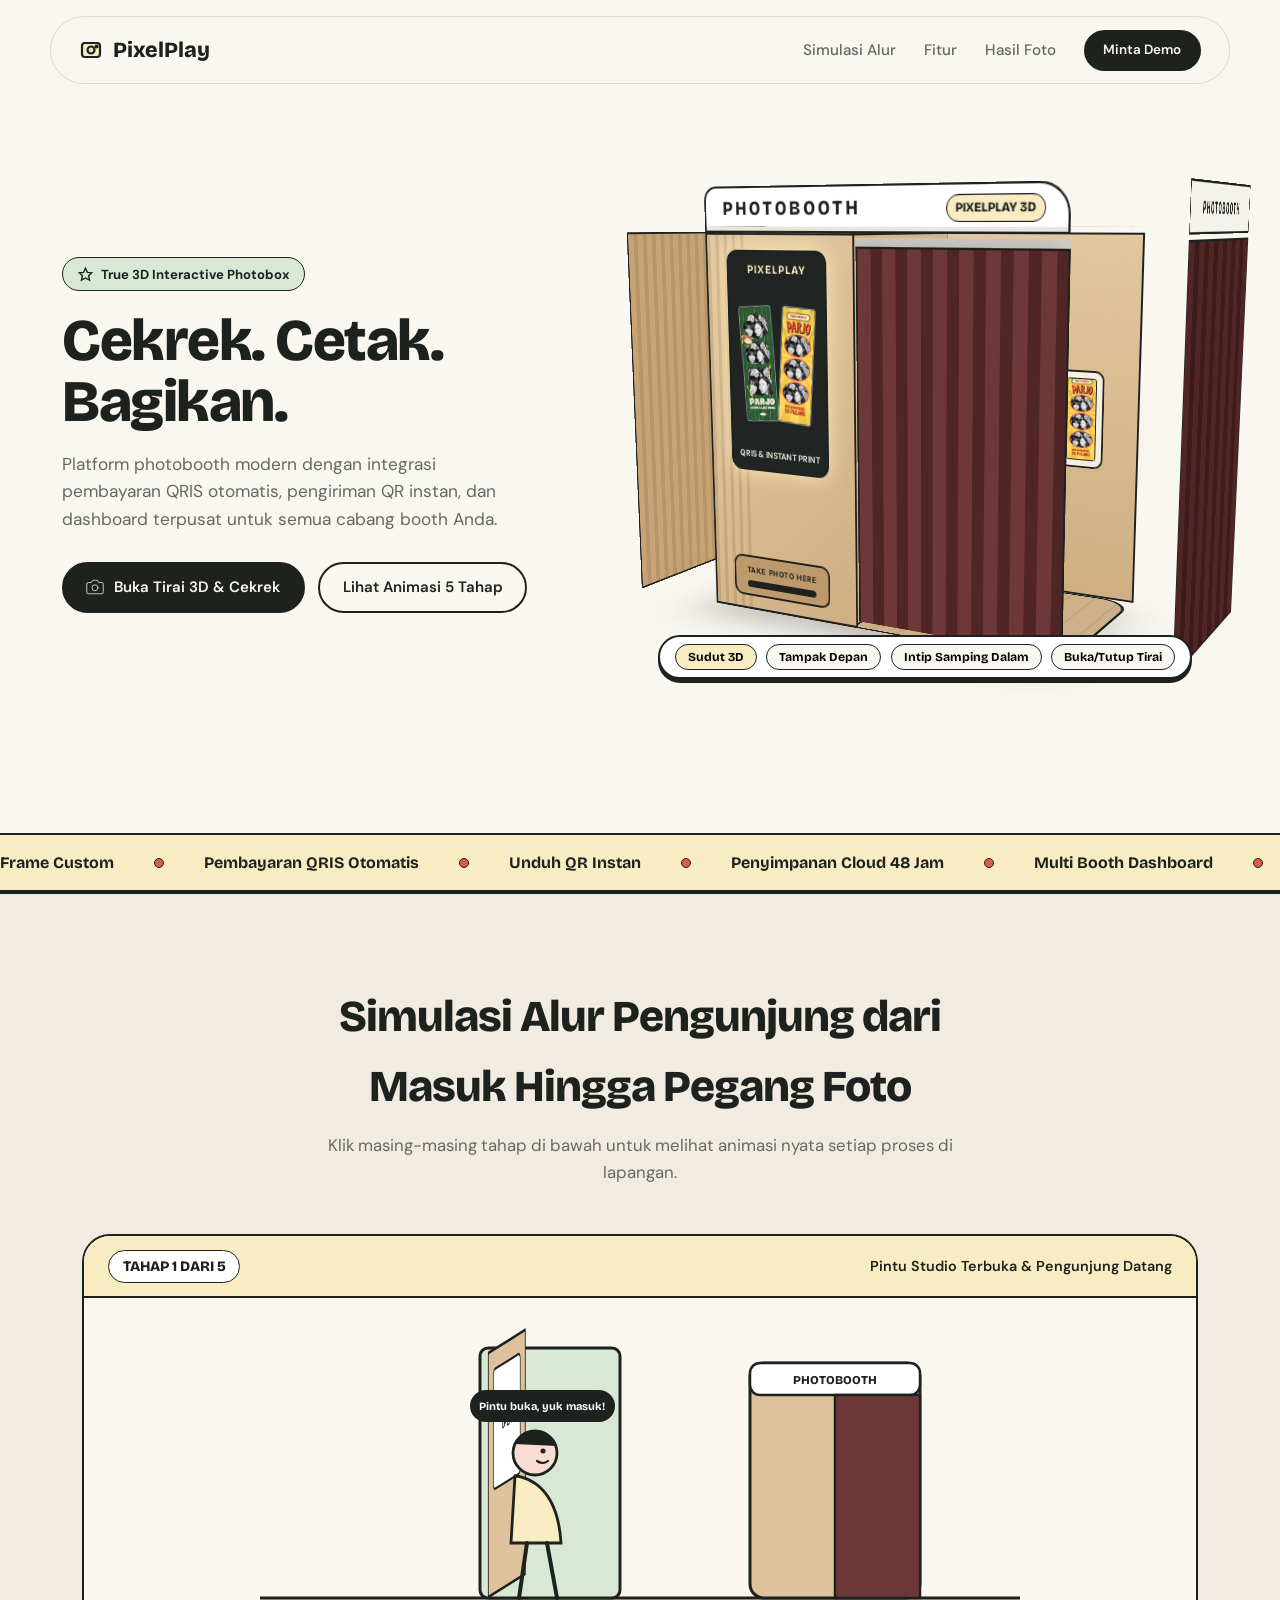
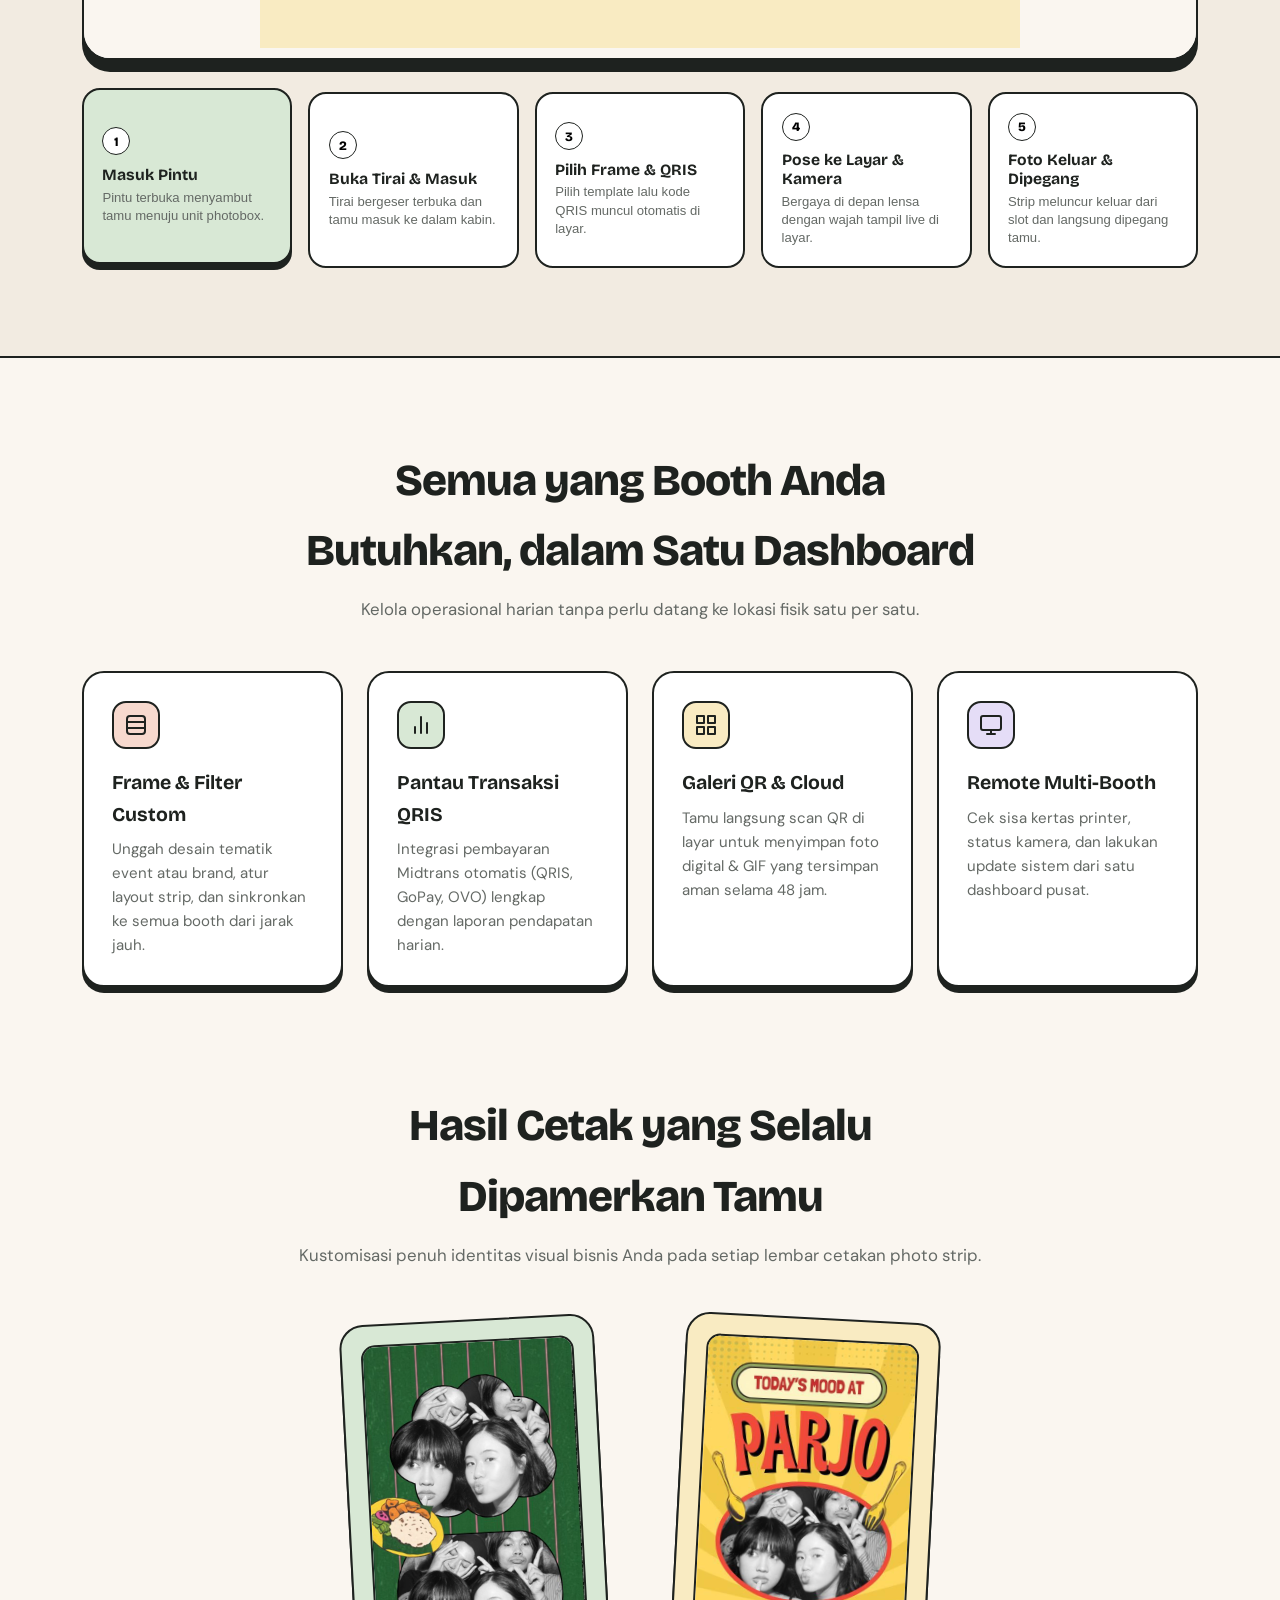
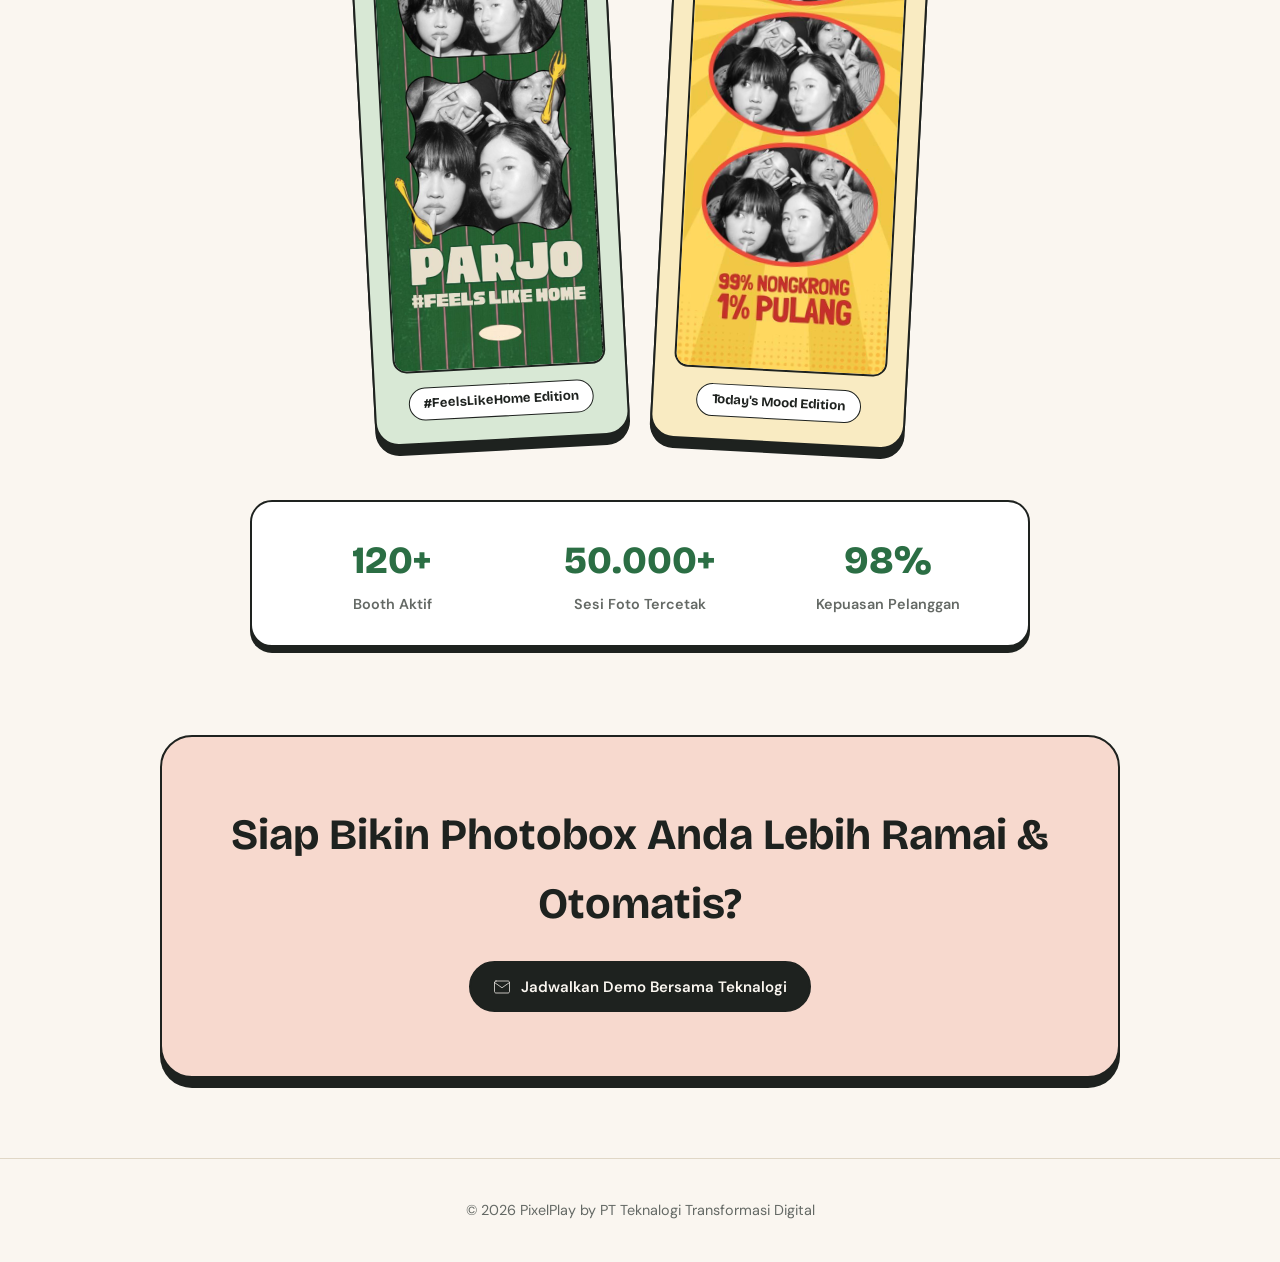
==== index.html @ babf9cef "first commit" ====
<!DOCTYPE html>
<html lang="id">
<head>
<meta charset="UTF-8">
<meta name="viewport" content="width=device-width, initial-scale=1">
<title>PixelPlay — Modern Photobooth Platform & Dashboard</title>
<link rel="preconnect" href="https://fonts.googleapis.com">
<link rel="preconnect" href="https://fonts.gstatic.com" crossorigin>
<link href="https://fonts.googleapis.com/css2?family=Bricolage+Grotesque:opsz,wght@12..96,500;12..96,700;12..96,800&family=DM+Sans:wght@400;500;600;700&display=swap" rel="stylesheet">
<style>
  :root {
    --bg: #FAF6F0;
    --bg-alt: #F2EBE1;
    --surface: #FFFFFF;
    --ink: #1E221F;
    --ink-muted: #646965;
    --border: #E0D7C6;
    --wood-front: #DEC29B;
    --wood-side: #C6A375;
    --wood-inside: #EAD4B4;
    --wood-floor: #CDB08A;
    --curtain-main: #6E3838;
    --curtain-dark: #4F2525;
    --pastel-sage: #D8E8D5;
    --pastel-butter: #F9EBC2;
    --pastel-peach: #F7D9CE;
    --pastel-lilac: #E5DDF7;
    --accent-green: #2B6E44;
    --accent-coral: #D95D43;
  }

  * {
    box-sizing: border-box;
    margin: 0;
    padding: 0;
  }

  html {
    scroll-behavior: smooth;
  }

  body {
    background-color: var(--bg);
    color: var(--ink);
    font-family: 'DM Sans', sans-serif;
    line-height: 1.6;
    overflow-x: hidden;
  }

  .flash {
    position: fixed;
    inset: 0;
    background: #FFFFFF;
    opacity: 0;
    pointer-events: none;
    z-index: 9999;
    transition: opacity 0.45s ease-out;
  }
  .flash.active {
    opacity: 0.92;
    transition: none;
  }

  .progress {
    position: fixed;
    top: 0;
    left: 0;
    height: 3px;
    background: var(--ink);
    width: 0%;
    z-index: 1000;
  }

  /* Navigasi */
  .nav {
    position: sticky;
    top: 1rem;
    z-index: 100;
    max-width: 1180px;
    margin: 0 auto;
    padding: 0.8rem 1.75rem;
    background: rgba(250, 246, 240, 0.88);
    backdrop-filter: blur(12px);
    border: 1.5px solid rgba(30, 34, 31, 0.12);
    border-radius: 999px;
    display: flex;
    justify-content: space-between;
    align-items: center;
  }
  .logo {
    font-family: 'Bricolage Grotesque', sans-serif;
    font-weight: 800;
    font-size: 1.35rem;
    color: var(--ink);
    text-decoration: none;
    display: inline-flex;
    align-items: center;
    gap: 10px;
  }
  .nav nav {
    display: flex;
    align-items: center;
    gap: 1.75rem;
  }
  .nav nav a:not(.btn) {
    color: var(--ink-muted);
    text-decoration: none;
    font-size: 0.95rem;
    font-weight: 500;
  }
  .nav nav a:not(.btn):hover {
    color: var(--ink);
  }

  .btn {
    display: inline-flex;
    align-items: center;
    justify-content: center;
    gap: 10px;
    background: var(--ink);
    color: var(--bg);
    font-family: 'DM Sans', sans-serif;
    font-weight: 600;
    font-size: 0.94rem;
    padding: 0.72rem 1.4rem;
    border-radius: 999px;
    text-decoration: none;
    border: 2px solid var(--ink);
    cursor: pointer;
    transition: transform 0.2s ease, background 0.2s;
  }
  .btn svg {
    width: 18px;
    height: 18px;
    stroke: currentColor;
  }
  .btn:hover {
    background: var(--accent-green);
    border-color: var(--accent-green);
    color: #fff;
    transform: translateY(-2px);
  }
  .btn-sm {
    padding: 0.48rem 1.1rem;
    font-size: 0.84rem;
  }
  .btn-ghost {
    background: transparent;
    color: var(--ink);
  }
  .btn-ghost:hover {
    background: var(--bg-alt);
    color: var(--ink);
    border-color: var(--ink);
  }

  /* HERO */
  .hero {
    max-width: 1220px;
    margin: 0 auto;
    padding: 3rem 2rem 5rem;
    display: grid;
    grid-template-columns: 0.95fr 1.05fr;
    gap: 2.5rem;
    align-items: center;
    min-height: 85vh;
  }
  .badge-pill {
    display: inline-flex;
    align-items: center;
    gap: 8px;
    background: var(--pastel-sage);
    border: 1.5px solid var(--ink);
    padding: 0.35rem 0.95rem;
    border-radius: 999px;
    font-size: 0.82rem;
    font-weight: 700;
    margin-bottom: 1.15rem;
  }
  .badge-pill svg {
    width: 15px;
    height: 15px;
  }
  .hero-text h1 {
    font-family: 'Bricolage Grotesque', sans-serif;
    font-size: clamp(2.5rem, 4.6vw, 4rem);
    font-weight: 800;
    line-height: 1.04;
    letter-spacing: -1.5px;
    margin-bottom: 1.15rem;
  }
  .hero-text .lead {
    font-size: 1.08rem;
    color: var(--ink-muted);
    max-width: 470px;
    margin-bottom: 1.75rem;
  }
  .actions {
    display: flex;
    flex-wrap: wrap;
    gap: 0.85rem;
  }

  /* =================================================================
     TRUE 3D VOLUMETRIC PHOTOBOX (DENGAN KEDALAMAN RUANG Z-AXIS NYATA)
     ================================================================= */
  .scene-3d-viewport {
    perspective: 1200px;
    display: flex;
    flex-direction: column;
    align-items: center;
    justify-content: center;
    position: relative;
    padding: 2rem 0;
    user-select: none;
  }

  .pastel-glow {
    position: absolute;
    width: 440px;
    height: 440px;
    border-radius: 50%;
    background: radial-gradient(circle, var(--pastel-butter) 0%, var(--pastel-peach) 55%, transparent 72%);
    z-index: 0;
  }

  /* Rig 3D Utama: Lebar 380, Tinggi 420, Kedalaman 200 (-100px s/d +100px) */
  .booth-rig-3d {
    width: 380px;
    height: 420px;
    position: relative;
    transform-style: preserve-3d;
    transform: rotateX(-10deg) rotateY(-28deg);
    transition: transform 0.18s ease-out;
    z-index: 2;
    cursor: grab;
  }
  .booth-rig-3d:active {
    cursor: grabbing;
  }

  .face-3d {
    position: absolute;
    transform-style: preserve-3d;
    backface-visibility: visible;
  }

  /* 1. LANTAI BAWAH 3D (380x200) */
  .booth-floor-3d {
    width: 380px;
    height: 200px;
    bottom: 0;
    left: 0;
    background: repeating-linear-gradient(
      90deg,
      #CDB08A 0px,
      #CDB08A 24px,
      #C0A077 24px,
      #C0A077 26px
    );
    border: 3px solid var(--ink);
    border-radius: 12px 36px 36px 12px;
    transform: rotateX(90deg) translateZ(-100px);
    box-shadow: 0 30px 60px rgba(30, 34, 31, 0.25);
  }

  /* 2. ATAP KANOPY & SIGNBOARD MELENGKUNG ATAS 3D (380x200) */
  .booth-ceiling-3d {
    width: 380px;
    height: 200px;
    top: 38px;
    left: 0;
    background: #E5CCB0;
    border: 3px solid var(--ink);
    border-radius: 12px 36px 36px 12px;
    transform: rotateX(90deg) translateZ(100px);
    display: flex;
    align-items: center;
    justify-content: flex-end;
    padding-right: 45px;
  }
  /* Lampu Plafon Bulat Menyala di Langit-Langit Kabin */
  .ceiling-ring-lamp {
    width: 105px;
    height: 105px;
    border-radius: 50%;
    background: #FFFFFF;
    border: 3px solid var(--ink);
    box-shadow: 0 0 40px 12px rgba(255, 244, 185, 0.95);
  }

  /* Fascia Signboard PHOTOBOOTH Depan & Samping */
  .crown-front-3d {
    width: 380px;
    height: 44px;
    top: 0;
    left: 0;
    background: #FFFFFF;
    border: 2.5px solid var(--ink);
    border-radius: 14px 28px 0 0;
    transform: translateZ(100px);
    display: flex;
    align-items: center;
    justify-content: space-between;
    padding: 0 1.25rem;
    box-shadow: inset 0 -4px 0 #EAE6DF;
  }
  .crown-front-3d strong {
    font-family: 'Bricolage Grotesque', sans-serif;
    font-size: 1.15rem;
    letter-spacing: 3px;
    font-weight: 800;
  }
  .crown-front-3d span {
    font-family: 'Bricolage Grotesque', sans-serif;
    font-size: 0.7rem;
    font-weight: 800;
    background: var(--pastel-butter);
    border: 1.5px solid var(--ink);
    padding: 2px 8px;
    border-radius: 99px;
  }

  /* Signboard Samping Kanan 3D */
  .crown-right-3d {
    width: 200px;
    height: 44px;
    top: 0;
    right: -100px;
    background: #F5F2EB;
    border: 2.5px solid var(--ink);
    transform: rotateY(90deg) translateZ(100px);
    display: flex;
    align-items: center;
    justify-content: center;
    font-family: 'Bricolage Grotesque', sans-serif;
    font-weight: 800;
    letter-spacing: 2px;
    font-size: 0.95rem;
  }

  /* 3. DINDING BELAKANG PENUH 3D (Z = -100px) */
  .booth-back-wall-3d {
    width: 380px;
    height: 376px;
    top: 44px;
    left: 0;
    background: linear-gradient(180deg, #E2C69F 0%, #CFAF82 100%);
    border: 2.5px solid var(--ink);
    transform: translateZ(-100px);
    display: flex;
    justify-content: flex-end;
    align-items: center;
    padding-right: 34px;
  }
  /* Poster Hasil Foto Tertempel di Dinding Belakang Kabin */
  .back-wall-decor {
    background: rgba(255, 255, 255, 0.75);
    border: 2px solid var(--ink);
    border-radius: 10px;
    padding: 6px;
    display: flex;
    gap: 6px;
    transform: translateZ(4px);
  }
  .back-wall-decor img {
    width: 32px;
    height: 85px;
    object-fit: cover;
    border-radius: 3px;
    border: 1px solid var(--ink);
  }

  /* 4. DINDING SAMPING KIRI MESIN 3D (X = 0, Lebar 200px) */
  .booth-left-wall-3d {
    width: 200px;
    height: 376px;
    top: 44px;
    left: -100px;
    background: var(--wood-side);
    border: 2.5px solid var(--ink);
    transform: rotateY(-90deg) translateZ(100px);
    background-image: repeating-linear-gradient(
      90deg,
      rgba(90, 58, 24, 0.14) 0px,
      rgba(90, 58, 24, 0.14) 6px,
      transparent 6px,
      transparent 14px
    );
  }

  /* 5. DINDING SEKAT TENGAH TEMPAT KAMERA & LAYAR TOUCHSCREEN (X = 165px)
        Menghadap ke arah dalam Kabin Kanan! */
  .partition-camera-wall-3d {
    width: 200px;
    height: 376px;
    top: 44px;
    left: 65px;
    background: #D5B58B;
    border: 2.5px solid var(--ink);
    transform: rotateY(90deg);
    display: flex;
    flex-direction: column;
    align-items: center;
    justify-content: center;
    gap: 12px;
    padding: 16px;
  }
  /* Kamera Lensa & Ringlight di Dinding Dalam Menghadap Pengunjung */
  .inside-camera-housing {
    width: 54px;
    height: 54px;
    border-radius: 50%;
    background: #FFFFFF;
    border: 3px solid var(--ink);
    box-shadow: 0 0 16px rgba(255,255,255,0.9);
    display: grid;
    place-items: center;
    transform: translateZ(6px);
  }
  .inside-camera-lens {
    width: 26px;
    height: 26px;
    border-radius: 50%;
    background: radial-gradient(circle at 35% 35%, #5EEAD4, #0F172A);
    border: 2px solid var(--ink);
  }
  /* Layar Sentuh Live Preview di Dinding Dalam Kabin */
  .inside-touchscreen {
    width: 110px;
    height: 135px;
    background: #1E221F;
    border: 3px solid var(--ink);
    border-radius: 12px;
    padding: 6px;
    display: flex;
    flex-direction: column;
    align-items: center;
    justify-content: space-between;
    transform: translateZ(6px);
    box-shadow: 0 6px 16px rgba(0,0,0,0.2);
  }
  .inside-screen-feed {
    width: 100%;
    height: 92px;
    background: var(--pastel-butter);
    border-radius: 6px;
    overflow: hidden;
    display: flex;
    align-items: center;
    justify-content: center;
    position: relative;
  }
  .inside-screen-status {
    font-family: 'Bricolage Grotesque', sans-serif;
    font-size: 0.58rem;
    font-weight: 800;
    color: #5EEAD4;
    letter-spacing: 1px;
  }

  /* 6. DINDING DEPAN KIRI (PANEL KAYU SLATTED + CERMIN LED + SLOT CETAK FOTO) (Z = +100px) */
  .front-wood-pillar-3d {
    width: 170px;
    height: 376px;
    top: 44px;
    left: 0;
    background: linear-gradient(135deg, #E5CAA4 0%, #CFAF82 100%);
    border: 2.5px solid var(--ink);
    transform: translateZ(100px);
    padding: 14px;
    display: flex;
    flex-direction: column;
    justify-content: space-between;
    align-items: center;
  }
  .front-fluted-slats {
    position: absolute;
    inset: 0 auto 0 0;
    width: 44px;
    background: repeating-linear-gradient(
      90deg,
      rgba(105, 68, 30, 0.16) 0px,
      rgba(105, 68, 30, 0.16) 4px,
      transparent 4px,
      transparent 10px
    );
    pointer-events: none;
  }
  /* Cermin LED / Poster Showcase di Dinding Depan */
  .front-led-mirror {
    position: relative;
    z-index: 2;
    width: 114px;
    height: 215px;
    background: #202422;
    border: 2.5px solid var(--ink);
    border-radius: 12px;
    box-shadow: 0 0 20px rgba(255, 241, 186, 0.9);
    padding: 8px;
    display: flex;
    flex-direction: column;
    justify-content: space-between;
    align-items: center;
    transform: translateZ(4px);
  }
  .front-led-mirror strong {
    font-family: 'Bricolage Grotesque', sans-serif;
    font-size: 0.7rem;
    color: var(--pastel-butter);
    letter-spacing: 1px;
  }
  .mirror-duo-cards {
    display: flex;
    gap: 6px;
  }
  .mirror-duo-cards img {
    width: 38px;
    height: 112px;
    object-fit: cover;
    border-radius: 3px;
    border: 1px solid rgba(255,255,255,0.5);
  }
  .mirror-duo-cards img:first-child { transform: rotate(-4deg); }
  .mirror-duo-cards img:last-child { transform: rotate(4deg); }
  .front-led-mirror small {
    font-size: 0.55rem;
    color: var(--pastel-sage);
    font-weight: 700;
  }

  /* Slot Cetak Foto di Bawah Cermin Depan */
  .front-print-box {
    position: relative;
    z-index: 2;
    width: 114px;
    background: #BD996B;
    border: 2px solid var(--ink);
    border-radius: 10px;
    padding: 7px;
    display: flex;
    flex-direction: column;
    align-items: center;
    transform: translateZ(5px);
  }
  .front-print-box span {
    font-size: 0.52rem;
    font-weight: 800;
    letter-spacing: 0.6px;
    margin-bottom: 4px;
  }
  .slot-opening {
    width: 82px;
    height: 7px;
    background: var(--ink);
    border-radius: 99px;
  }
  .slot-strip-out {
    position: absolute;
    top: 21px;
    width: 50px;
    background: #fff;
    padding: 2px;
    border: 1.5px solid var(--ink);
    border-radius: 3px;
    box-shadow: 0 8px 16px rgba(0,0,0,0.2);
    transform: translateY(-12px) scale(0.9);
    opacity: 0;
    transition: all 0.55s cubic-bezier(0.34, 1.56, 0.64, 1);
  }
  .booth-rig-3d:hover .slot-strip-out,
  .booth-rig-3d.open .slot-strip-out {
    transform: translateY(5px) rotate(-4deg) scale(1);
    opacity: 1;
  }
  .slot-strip-out img {
    width: 100%;
    display: block;
  }

  /* 7. KARAKTER 3D DI DALAM KABIN (BERDIRI DI TENGAH RUANG Z = 0px)
        Menghadap ke Dinding Sekat Kamera Kiri! */
  .cabin-guests-plane-3d {
    width: 185px;
    height: 290px;
    bottom: 12px;
    right: 12px;
    transform: translateZ(0px);
    display: flex;
    align-items: flex-end;
    justify-content: center;
    pointer-events: none;
  }
  /* Bangku Stool 3D di Dalam Kabin */
  .cabin-guests-svg {
    width: 175px;
    height: 265px;
    filter: drop-shadow(-6px 8px 0px rgba(30,34,31,0.12));
    transition: transform 0.45s cubic-bezier(0.34, 1.56, 0.64, 1);
  }
  .booth-rig-3d:hover .cabin-guests-svg,
  .booth-rig-3d.open .cabin-guests-svg {
    transform: translateX(-6px) scale(1.03);
  }

  /* 8. TIRAI 3D DEPAN & SAMPING (Z = +98px) */
  .curtain-front-3d {
    width: 210px;
    height: 366px;
    top: 48px;
    right: 0;
    transform: translateZ(98px);
    overflow: hidden;
    pointer-events: none;
  }
  .curtain-rail-bar {
    width: 100%;
    height: 10px;
    background: #D4CFC7;
    border-bottom: 2px solid var(--ink);
  }
  .curtain-drape-sheet {
    width: 100%;
    height: calc(100% - 10px);
    background: repeating-linear-gradient(
      90deg,
      var(--curtain-main) 0px,
      var(--curtain-main) 14px,
      var(--curtain-dark) 14px,
      var(--curtain-dark) 26px
    );
    border-left: 2.5px solid var(--ink);
    border-right: 2.5px solid var(--ink);
    transform-origin: top right;
    transition: transform 0.7s cubic-bezier(0.22, 1, 0.36, 1), border-radius 0.5s;
    box-shadow: -10px 0 24px rgba(0,0,0,0.22);
  }
  .booth-rig-3d:hover .curtain-drape-sheet,
  .booth-rig-3d.open .curtain-drape-sheet {
    transform: translateX(74%) scaleX(0.3) skewX(-6deg);
    border-radius: 0 0 0 42px;
  }

  /* Tirai Penutup Sisi Samping Kanan 3D (X = 380px) */
  .curtain-side-right-3d {
    width: 200px;
    height: 366px;
    top: 48px;
    right: -100px;
    background: repeating-linear-gradient(
      90deg,
      var(--curtain-dark) 0px,
      var(--curtain-dark) 16px,
      #3D1B1B 16px,
      #3D1B1B 30px
    );
    border: 2.5px solid var(--ink);
    transform: rotateY(90deg) translateZ(100px);
  }

  /* Kontrol Rotasi Kamera 3D Interaktif */
  .booth-3d-toolbar {
    margin-top: 1.5rem;
    display: flex;
    align-items: center;
    gap: 0.6rem;
    background: var(--surface);
    border: 2px solid var(--ink);
    box-shadow: 0 4px 0 var(--ink);
    padding: 0.45rem 0.9rem;
    border-radius: 999px;
    z-index: 4;
  }
  .angle-btn {
    background: var(--bg);
    border: 1.5px solid var(--ink);
    padding: 0.3rem 0.75rem;
    border-radius: 999px;
    font-family: 'Bricolage Grotesque', sans-serif;
    font-size: 0.76rem;
    font-weight: 700;
    cursor: pointer;
    transition: background 0.2s;
  }
  .angle-btn.active, .angle-btn:hover {
    background: var(--pastel-butter);
  }

  /* MARQUEE */
  .marquee {
    border-block: 2px solid var(--ink);
    background: var(--pastel-butter);
    padding: 0.9rem 0;
    overflow: hidden;
    display: flex;
  }
  .track {
    display: flex;
    align-items: center;
    gap: 2.5rem;
    white-space: nowrap;
    animation: marqueeScroll 24s linear infinite;
    font-family: 'Bricolage Grotesque', sans-serif;
    font-weight: 700;
    font-size: 1rem;
  }
  .track span {
    display: inline-flex;
    align-items: center;
    gap: 2.5rem;
  }
  .track span::after {
    content: '';
    width: 8px;
    height: 8px;
    background: var(--accent-coral);
    border-radius: 50%;
    border: 1.5px solid var(--ink);
  }
  @keyframes marqueeScroll {
    0% { transform: translateX(0); }
    100% { transform: translateX(-50%); }
  }

  /* SECTION UMUM */
  .section {
    max-width: 1180px;
    margin: 0 auto;
    padding: 5.5rem 2rem;
  }
  .section-header {
    text-align: center;
    max-width: 700px;
    margin: 0 auto 3rem;
  }
  .section-header h2 {
    font-family: 'Bricolage Grotesque', sans-serif;
    font-size: clamp(2rem, 3.6vw, 2.75rem);
    font-weight: 800;
    letter-spacing: -1px;
    margin-bottom: 0.6rem;
  }
  .section-header p {
    color: var(--ink-muted);
    font-size: 1.05rem;
  }

  /* =================================================================
     5 SKENARIO ANIMASI ALUR INTERAKTIF (PINTU, TIRAI, QRIS, POSE, PEGANG FOTO)
     ================================================================= */
  .tuku-journey-section {
    background: var(--bg-alt);
    border-block: 2px solid var(--ink);
  }

  .theater-box {
    background: var(--surface);
    border: 2.5px solid var(--ink);
    border-radius: 28px;
    box-shadow: 0 12px 0 var(--ink);
    overflow: hidden;
    margin-bottom: 2rem;
  }

  /* Header Bar Teater */
  .theater-topbar {
    background: var(--pastel-butter);
    border-bottom: 2px solid var(--ink);
    padding: 0.85rem 1.5rem;
    display: flex;
    justify-content: space-between;
    align-items: center;
  }
  .theater-step-badge {
    font-family: 'Bricolage Grotesque', sans-serif;
    font-weight: 800;
    font-size: 0.9rem;
    background: var(--surface);
    border: 1.5px solid var(--ink);
    padding: 0.25rem 0.85rem;
    border-radius: 99px;
  }
  .theater-status-text {
    font-weight: 600;
    font-size: 0.9rem;
    color: var(--ink);
  }

  /* Canvas Adegan Animasi */
  .theater-viewport {
    position: relative;
    height: 360px;
    background: #FAF6F0;
    overflow: hidden;
  }

  .scene-slide {
    position: absolute;
    inset: 0;
    opacity: 0;
    pointer-events: none;
    transform: translateY(15px);
    transition: opacity 0.45s ease, transform 0.45s ease;
    display: flex;
    align-items: center;
    justify-content: center;
  }
  .scene-slide.active {
    opacity: 1;
    pointer-events: auto;
    transform: translateY(0);
  }

  /* --- ADEGAN 1: PINTU STUDIO TERBUKA & TAMU MASUK --- */
  .door-frame-svg {
    width: 100%;
    height: 100%;
    max-width: 760px;
  }
  .studio-door-leaf {
    transform-origin: 230px 180px;
    transition: transform 0.9s cubic-bezier(0.22, 1, 0.36, 1);
  }
  .scene-slide.active .studio-door-leaf {
    transform: scaleX(0.28) skewY(-10deg);
  }
  .walking-guest-step1 {
    transform: translateX(-85px);
    transition: transform 1s cubic-bezier(0.22, 1, 0.36, 1) 0.15s;
  }
  .scene-slide.active .walking-guest-step1 {
    transform: translateX(65px);
  }

  /* --- ADEGAN 2: BUKA TIRAI BOOTH & BENAR-BENAR MASUK KE DALAM --- */
  .curtain-slide-actor {
    transform-origin: 480px 60px;
    transition: transform 0.85s cubic-bezier(0.22, 1, 0.36, 1);
  }
  .scene-slide.active .curtain-slide-actor {
    transform: translateX(95px) scaleX(0.32);
  }
  .guest-entering-cabin {
    transform: translateX(-110px);
    transition: transform 1.05s cubic-bezier(0.22, 1, 0.36, 1) 0.15s;
  }
  .scene-slide.active .guest-entering-cabin {
    transform: translateX(45px);
  }

  /* --- ADEGAN 3: PILIH FRAME & POPUP QR CODE QRIS MUNCUL + SCAN HP --- */
  .qris-popup-modal {
    transform: scale(0);
    transform-origin: 310px 145px;
    transition: transform 0.6s cubic-bezier(0.34, 1.56, 0.64, 1) 0.2s;
  }
  .scene-slide.active .qris-popup-modal {
    transform: scale(1);
  }
  .laser-scan-line {
    animation: scanUpDown 1.6s ease-in-out infinite;
  }
  @keyframes scanUpDown {
    0%, 100% { transform: translateY(0px); }
    50% { transform: translateY(42px); }
  }
  .paid-badge-pop {
    opacity: 0;
    transform: translateY(10px);
    transition: all 0.5s ease 0.85s;
  }
  .scene-slide.active .paid-badge-pop {
    opacity: 1;
    transform: translateY(0);
  }

  /* --- ADEGAN 4: POSE BERGAYA DI DEPAN KAMERA + WAJAH MUNCUL LIVE DI LAYAR --- */
  .pose-arm-anim {
    transform-origin: 455px 175px;
    animation: peacePoseWave 1.4s ease-in-out infinite alternate;
  }
  @keyframes peacePoseWave {
    0% { transform: rotate(-8deg); }
    100% { transform: rotate(12deg); }
  }
  .camera-flash-burst {
    animation: burstPulse 1.8s infinite;
    transform-origin: 258px 115px;
  }
  @keyframes burstPulse {
    0%, 70%, 100% { opacity: 0; transform: scale(0.6); }
    80% { opacity: 1; transform: scale(1.25); }
  }

  /* --- ADEGAN 5: FOTO BENAR-BENAR KELUAR DARI SLOT & DIPEGANG TANGAN ORANGNYA --- */
  .sliding-strip-paper {
    transform: translateY(-55px);
    transition: transform 0.9s cubic-bezier(0.22, 1, 0.36, 1) 0.15s;
  }
  .scene-slide.active .sliding-strip-paper {
    transform: translateY(18px);
  }
  .guest-holding-strip {
    opacity: 0;
    transform: translateY(16px) rotate(-6deg);
    transition: all 0.65s cubic-bezier(0.34, 1.56, 0.64, 1) 0.65s;
  }
  .scene-slide.active .guest-holding-strip {
    opacity: 1;
    transform: translateY(0) rotate(4deg);
  }

  /* Tombol Pemilih 5 Tahap */
  .journey-tabs {
    display: grid;
    grid-template-columns: repeat(5, 1fr);
    gap: 1rem;
  }
  .j-tab {
    background: var(--surface);
    border: 2px solid var(--ink);
    border-radius: 18px;
    padding: 1.15rem;
    text-align: left;
    cursor: pointer;
    transition: all 0.22s ease;
  }
  .j-tab:hover {
    transform: translateY(-4px);
  }
  .j-tab.active {
    background: var(--pastel-sage);
    box-shadow: 0 6px 0 var(--ink);
    transform: translateY(-4px);
  }
  .j-num {
    width: 28px;
    height: 28px;
    border-radius: 50%;
    background: var(--surface);
    border: 1.5px solid var(--ink);
    display: inline-grid;
    place-items: center;
    font-family: 'Bricolage Grotesque', sans-serif;
    font-weight: 800;
    font-size: 0.8rem;
    margin-bottom: 0.6rem;
  }
  .j-tab h3 {
    font-family: 'Bricolage Grotesque', sans-serif;
    font-size: 0.98rem;
    margin-bottom: 0.3rem;
    color: var(--ink);
  }
  .j-tab p {
    font-size: 0.82rem;
    color: var(--ink-muted);
    line-height: 1.38;
  }

  /* KARTU FITUR */
  .cards {
    display: grid;
    grid-template-columns: repeat(auto-fit, minmax(245px, 1fr));
    gap: 1.5rem;
  }
  .card {
    background: var(--surface);
    border: 2px solid var(--ink);
    border-radius: 22px;
    padding: 1.75rem;
    box-shadow: 0 6px 0 var(--ink);
    transition: transform 0.25s ease, box-shadow 0.25s ease;
  }
  .card:hover {
    transform: translateY(-6px);
    box-shadow: 0 12px 0 var(--ink);
  }
  .ico-svg {
    width: 48px;
    height: 48px;
    border-radius: 14px;
    background: var(--c, var(--pastel-sage));
    border: 2px solid var(--ink);
    margin-bottom: 1.15rem;
    display: grid;
    place-items: center;
  }
  .ico-svg svg {
    width: 24px;
    height: 24px;
    stroke: var(--ink);
    stroke-width: 2;
    fill: none;
  }
  .card h3 {
    font-family: 'Bricolage Grotesque', sans-serif;
    font-size: 1.22rem;
    margin-bottom: 0.45rem;
  }
  .card p {
    color: var(--ink-muted);
    font-size: 0.94rem;
  }

  /* 2 PHOTOCARD SHOWCASE */
  .photocard-duo {
    display: flex;
    justify-content: center;
    align-items: center;
    gap: 3.5rem;
    flex-wrap: wrap;
    margin-bottom: 3.5rem;
  }
  .photocard-item {
    background: var(--surface);
    border: 2.5px solid var(--ink);
    border-radius: 24px;
    padding: 1.2rem 1.2rem 1.4rem;
    box-shadow: 0 10px 0 var(--ink);
    width: 255px;
    text-align: center;
    transition: transform 0.35s cubic-bezier(0.34, 1.56, 0.64, 1);
  }
  .photocard-item:first-child {
    transform: rotate(-3deg);
    background: var(--pastel-sage);
  }
  .photocard-item:last-child {
    transform: rotate(3deg);
    background: var(--pastel-butter);
  }
  .photocard-item:hover {
    transform: rotate(0deg) translateY(-10px) scale(1.03);
  }
  .photocard-frame {
    background: #fff;
    border: 2px solid var(--ink);
    border-radius: 14px;
    overflow: hidden;
    margin-bottom: 0.95rem;
  }
  .photocard-frame img {
    width: 100%;
    height: auto;
    display: block;
  }
  .photocard-tag {
    display: inline-block;
    background: var(--surface);
    border: 1.5px solid var(--ink);
    padding: 0.3rem 0.9rem;
    border-radius: 999px;
    font-family: 'Bricolage Grotesque', sans-serif;
    font-weight: 700;
    font-size: 0.82rem;
  }

  .stats {
    display: grid;
    grid-template-columns: repeat(3, 1fr);
    gap: 1.5rem;
    max-width: 780px;
    margin: 0 auto;
    text-align: center;
    background: var(--surface);
    border: 2px solid var(--ink);
    border-radius: 22px;
    padding: 1.75rem;
    box-shadow: 0 6px 0 var(--ink);
  }
  .stats b {
    display: block;
    font-family: 'Bricolage Grotesque', sans-serif;
    font-size: clamp(1.8rem, 3.5vw, 2.4rem);
    font-weight: 800;
    color: var(--accent-green);
  }
  .stats span {
    font-size: 0.9rem;
    color: var(--ink-muted);
    font-weight: 600;
  }

  .cta {
    max-width: 960px;
    margin: 0 auto 5rem;
    padding: 4rem 2rem;
    background: var(--pastel-peach);
    border: 2.5px solid var(--ink);
    border-radius: 32px;
    box-shadow: 0 10px 0 var(--ink);
    text-align: center;
  }
  .cta h2 {
    font-family: 'Bricolage Grotesque', sans-serif;
    font-size: clamp(1.9rem, 3.8vw, 2.7rem);
    margin-bottom: 1.4rem;
  }

  .footer {
    text-align: center;
    padding: 2.5rem 1rem;
    border-top: 1.5px solid var(--border);
    color: var(--ink-muted);
    font-size: 0.9rem;
  }

  @media (max-width: 960px) {
    .hero {
      grid-template-columns: 1fr;
      text-align: center;
    }
    .hero-text .lead {
      margin-inline: auto;
    }
    .actions {
      justify-content: center;
    }
    .nav nav a:not(.btn) {
      display: none;
    }
    .journey-tabs {
      grid-template-columns: 1fr;
    }
    .stats {
      grid-template-columns: 1fr;
    }
    .booth-rig-3d {
      transform: scale(0.85) rotateX(-10deg) rotateY(-25deg);
    }
  }
</style>
</head>
<body>

<div class="flash" id="flash"></div>
<div class="progress" id="progress"></div>

<header class="nav">
  <a class="logo" href="#top">
    <svg width="24" height="24" viewBox="0 0 24 24" fill="none" stroke="currentColor" stroke-width="2.2">
      <rect x="3" y="5" width="18" height="14" rx="3" fill="#F9EBC2"/>
      <circle cx="12" cy="12" r="3.5" fill="#D8E8D5"/>
      <circle cx="17.5" cy="8.5" r="1" fill="currentColor"/>
    </svg>
    PixelPlay
  </a>
  <nav>
    <a href="#alur">Simulasi Alur</a>
    <a href="#fitur">Fitur</a>
    <a href="#hasil">Hasil Foto</a>
    <a class="btn btn-sm" href="#kontak">Minta Demo</a>
  </nav>
</header>

<main id="top">
  <!-- HERO SECTION DENGAN TRUE 3D VOLUMETRIC PHOTOBOX -->
  <section class="hero">
    <div class="hero-text">
      <div class="badge-pill">
        <svg viewBox="0 0 24 24" fill="none" stroke="currentColor" stroke-width="2.2">
          <polygon points="12 2 15 8.5 22 9.3 17 14 18.5 21 12 17.5 5.5 21 7 14 2 9.3 9 8.5 12 2"/>
        </svg>
        True 3D Interactive Photobox
      </div>
      <h1>Cekrek. Cetak. Bagikan.</h1>
      <p class="lead">Platform photobooth modern dengan integrasi pembayaran QRIS otomatis, pengiriman QR instan, dan dashboard terpusat untuk semua cabang booth Anda.</p>
      <div class="actions">
        <button class="btn" id="heroToggleCurtainBtn" type="button">
          <svg viewBox="0 0 24 24" fill="none" stroke-linecap="round" stroke-linejoin="round">
            <path d="M23 19a2 2 0 0 1-2 2H3a2 2 0 0 1-2-2V8a2 2 0 0 1 2-2h4l2-3h6l2 3h4a2 2 0 0 1 2 2z"/>
            <circle cx="12" cy="13" r="4"/>
          </svg>
          Buka Tirai 3D & Cekrek
        </button>
        <a class="btn btn-ghost" href="#alur">Lihat Animasi 5 Tahap</a>
      </div>
    </div>

    <!-- PANGGUNG VOLUMETRIC 3D -->
    <div class="scene-3d-viewport" id="viewport3d">
      <div class="pastel-glow"></div>

      <div class="booth-rig-3d" id="boothRig3d">
        <!-- 1. Lantai Kayu 3D -->
        <div class="face-3d booth-floor-3d"></div>

        <!-- 2. Plafon & Lampu Ringlight Atas 3D -->
        <div class="face-3d booth-ceiling-3d">
          <div class="ceiling-ring-lamp"></div>
        </div>

        <!-- Signboard Atas Depan & Samping 3D -->
        <div class="face-3d crown-front-3d">
          <strong>PHOTOBOOTH</strong>
          <span>PIXELPLAY 3D</span>
        </div>
        <div class="face-3d crown-right-3d">PHOTOBOOTH</div>

        <!-- 3. Dinding Belakang Penuh 3D -->
        <div class="face-3d booth-back-wall-3d">
          <div class="back-wall-decor">
            <img src="images/photocard1.png" alt="Strip 1">
            <img src="images/photocard2.png" alt="Strip 2">
          </div>
        </div>

        <!-- 4. Dinding Samping Kiri Luar 3D -->
        <div class="face-3d booth-left-wall-3d"></div>

        <!-- 5. Dinding Sekat Tengah (Kamera & Layar Menghadap Dalam Kabin) -->
        <div class="face-3d partition-camera-wall-3d">
          <div class="inside-camera-housing">
            <div class="inside-camera-lens"></div>
          </div>
          <div class="inside-touchscreen">
            <div class="inside-screen-feed">
              <!-- Live Wajah Pengunjung di Layar Dalam -->
              <svg width="70" height="70" viewBox="0 0 80 80" fill="none">
                <circle cx="28" cy="36" r="12" fill="#FADCD2" stroke="#1E221F" stroke-width="2"/>
                <circle cx="52" cy="40" r="12" fill="#FADCD2" stroke="#1E221F" stroke-width="2"/>
                <path d="M16 68C16 54 40 54 40 68" fill="#D8E8D5" stroke="#1E221F" stroke-width="2"/>
                <path d="M40 68C40 56 64 56 64 68" fill="#F7D9CE" stroke="#1E221F" stroke-width="2"/>
              </svg>
            </div>
            <span class="inside-screen-status">LIVE VIEW • 3 POSES</span>
          </div>
        </div>

        <!-- 6. Dinding Depan Kiri (Kisi Kayu + Cermin LED + Dispenser Foto) -->
        <div class="face-3d front-wood-pillar-3d">
          <div class="front-fluted-slats"></div>
          <div class="front-led-mirror">
            <strong>PIXELPLAY</strong>
            <div class="mirror-duo-cards">
              <img src="images/photocard1.png" alt="Card 1">
              <img src="images/photocard2.png" alt="Card 2">
            </div>
            <small>QRIS & INSTANT PRINT</small>
          </div>
          <div class="front-print-box">
            <span>TAKE PHOTO HERE</span>
            <div class="slot-opening"></div>
            <div class="slot-strip-out">
              <img src="images/photocard1.png" alt="Printed Output" id="printed3dImg">
            </div>
          </div>
        </div>

        <!-- 7. Karakter 3D di Dalam Kabin (Menghadap Kamera Kiri) -->
        <div class="face-3d cabin-guests-plane-3d">
          <svg class="cabin-guests-svg" viewBox="0 0 175 265" fill="none">
            <!-- Bangku Stool di Dalam Kabin -->
            <rect x="65" y="195" width="70" height="14" rx="7" fill="#F7D9CE" stroke="#1E221F" stroke-width="2.5"/>
            <rect x="93" y="209" width="14" height="50" fill="#1E221F"/>
            <rect x="75" y="254" width="50" height="8" rx="4" fill="#1E221F"/>

            <!-- Karakter 1 (Cowok Berdiri di Belakang Menghadap Kamera Kiri) -->
            <g>
              <circle cx="68" cy="58" r="20" fill="#FADCD2" stroke="#1E221F" stroke-width="2.5"/>
              <path d="M52 44C58 32 82 34 86 48C89 56 85 65 78 65C78 54 68 48 52 44Z" fill="#1E221F"/>
              <circle cx="56" cy="56" r="2.2" fill="#1E221F"/>
              <path d="M50 64Q55 68 60 64" stroke="#1E221F" stroke-width="2" stroke-linecap="round"/>
              <path d="M50 78C50 78 82 78 86 110L90 195H48L50 78Z" fill="#D8E8D5" stroke="#1E221F" stroke-width="2.5"/>
              <!-- Lengan Gaya V-Sign ke Kamera Kiri -->
              <path d="M56 98L22 82L14 66M22 82L26 64" stroke="#1E221F" stroke-width="3.2" stroke-linecap="round" stroke-linejoin="round"/>
            </g>

            <!-- Karakter 2 (Cewek Duduk di Stool Menghadap Kamera Kiri) -->
            <g>
              <circle cx="105" cy="78" r="19" fill="#FADCD2" stroke="#1E221F" stroke-width="2.5"/>
              <path d="M90 66C98 54 122 58 124 78C126 92 118 104 108 104" fill="#1E221F"/>
              <circle cx="93" cy="76" r="2.2" fill="#1E221F"/>
              <circle cx="98" cy="82" r="3.5" fill="#F29C8B" opacity="0.65"/>
              <path d="M87 84Q92 87 96 84" stroke="#1E221F" stroke-width="2" stroke-linecap="round"/>
              <path d="M88 98C108 98 124 108 126 145L128 195H84L88 98Z" fill="#F9EBC2" stroke="#1E221F" stroke-width="2.5"/>
              <!-- Tangan Menunjuk Layar Kamera Kiri -->
              <path d="M92 118L54 114L42 104" stroke="#1E221F" stroke-width="3.2" stroke-linecap="round" stroke-linejoin="round"/>
            </g>
          </svg>
        </div>

        <!-- 8. Tirai Depan & Samping 3D -->
        <div class="face-3d curtain-front-3d">
          <div class="curtain-rail-bar"></div>
          <div class="curtain-drape-sheet"></div>
        </div>
        <div class="face-3d curtain-side-right-3d"></div>
      </div>

      <!-- Toolbar Sudut Pandang Kamera 3D -->
      <div class="booth-3d-toolbar">
        <button class="angle-btn active" data-rx="-10" data-ry="-28" type="button">Sudut 3D</button>
        <button class="angle-btn" data-rx="-6" data-ry="0" type="button">Tampak Depan</button>
        <button class="angle-btn" data-rx="-12" data-ry="-48" type="button">Intip Samping Dalam</button>
        <button class="angle-btn" id="toggleCurtainToolbarBtn" type="button">Buka/Tutup Tirai</button>
      </div>
    </div>
  </section>

  <!-- MARQUEE -->
  <div class="marquee" aria-hidden="true">
    <div class="track">
      <span>Frame Custom</span>
      <span>Pembayaran QRIS Otomatis</span>
      <span>Unduh QR Instan</span>
      <span>Penyimpanan Cloud 48 Jam</span>
      <span>Multi Booth Dashboard</span>
      <span>Laporan Real-Time</span>
      <span>Frame Custom</span>
      <span>Pembayaran QRIS Otomatis</span>
      <span>Unduh QR Instan</span>
      <span>Penyimpanan Cloud 48 Jam</span>
      <span>Multi Booth Dashboard</span>
      <span>Laporan Real-Time</span>
    </div>
  </div>

  <!-- =================================================================
       5 SKENARIO ANIMASI ALUR INTERAKTIF (SESUAI PERMINTAAN)
       ================================================================= -->
  <section class="tuku-journey-section" id="alur">
    <div class="section">
      <div class="section-header">
        <h2>Simulasi Alur Pengunjung dari Masuk Hingga Pegang Foto</h2>
        <p>Klik masing-masing tahap di bawah untuk melihat animasi nyata setiap proses di lapangan.</p>
      </div>

      <div class="theater-box">
        <div class="theater-topbar">
          <span class="theater-step-badge" id="theaterBadge">TAHAP 1 DARI 5</span>
          <span class="theater-status-text" id="theaterTitle">Pintu Studio Terbuka & Pengunjung Datang</span>
        </div>

        <div class="theater-viewport">
          <!-- ADEGAN 1: PINTU BENAR-BENAR TERBUKA & ORANG MASUK -->
          <div class="scene-slide active" data-scene="0">
            <svg class="door-frame-svg" viewBox="0 0 760 340" fill="none">
              <!-- Lantai -->
              <rect x="0" y="290" width="760" height="50" fill="#F9EBC2"/>
              <line x1="0" y1="290" x2="760" y2="290" stroke="#1E221F" stroke-width="3"/>

              <!-- Kusen Pintu Masuk -->
              <rect x="220" y="40" width="140" height="250" rx="8" fill="#D8E8D5" stroke="#1E221F" stroke-width="3"/>
              <!-- Daun Pintu Kaca Kayu yang Mengayun Terbuka -->
              <g class="studio-door-leaf">
                <rect x="224" y="44" width="132" height="244" fill="#DEC29B" stroke="#1E221F" stroke-width="3"/>
                <rect x="242" y="64" width="96" height="120" rx="6" fill="#FFFFFF" stroke="#1E221F" stroke-width="2.5"/>
                <circle cx="342" cy="175" r="5" fill="#1E221F"/>
                <text x="290" y="128" text-anchor="middle" font-family="Bricolage Grotesque" font-weight="800" font-size="13" fill="#1E221F">OPEN</text>
              </g>

              <!-- Miniatur Photobox Menunggu di Sebelah Kanan -->
              <rect x="490" y="55" width="170" height="235" rx="14" fill="#DEC29B" stroke="#1E221F" stroke-width="3"/>
              <rect x="490" y="55" width="170" height="32" rx="10" fill="#FFFFFF" stroke="#1E221F" stroke-width="2.5"/>
              <text x="575" y="76" text-anchor="middle" font-family="Bricolage Grotesque" font-weight="800" font-size="12" fill="#1E221F">PHOTOBOOTH</text>
              <rect x="575" y="87" width="85" height="203" fill="#6E3838" stroke="#1E221F" stroke-width="2.5"/>

              <!-- Karakter Pengunjung Melangkah Masuk Lewat Pintu -->
              <g class="walking-guest-step1">
                <circle cx="210" cy="145" r="22" fill="#FADCD2" stroke="#1E221F" stroke-width="2.8"/>
                <path d="M190 136C196 118 226 118 232 138" fill="#1E221F"/>
                <circle cx="218" cy="143" r="2.5" fill="#1E221F"/>
                <path d="M212 153Q218 157 223 153" stroke="#1E221F" stroke-width="2.2" stroke-linecap="round"/>
                <path d="M190 168C190 168 232 168 236 235H186L190 168Z" fill="#F9EBC2" stroke="#1E221F" stroke-width="2.8"/>
                <line x1="202" y1="235" x2="194" y2="290" stroke="#1E221F" stroke-width="4" stroke-linecap="round"/>
                <line x1="222" y1="235" x2="232" y2="290" stroke="#1E221F" stroke-width="4" stroke-linecap="round"/>
                <!-- Balon Sapaan -->
                <rect x="145" y="82" width="145" height="32" rx="16" fill="#1E221F"/>
                <text x="217" y="102" text-anchor="middle" font-family="Bricolage Grotesque" font-weight="700" font-size="11" fill="#FFFFFF">Pintu buka, yuk masuk!</text>
              </g>
            </svg>
          </div>

          <!-- ADEGAN 2: TIRAI DISIBAK & ORANG BENAR-BENAR MASUK KE KABIN -->
          <div class="scene-slide" data-scene="1">
            <svg class="door-frame-svg" viewBox="0 0 760 340" fill="none">
              <rect x="0" y="290" width="760" height="50" fill="#F9EBC2"/>
              <line x1="0" y1="290" x2="760" y2="290" stroke="#1E221F" stroke-width="3"/>

              <!-- Kabin Photobox Terbuka -->
              <rect x="240" y="35" width="300" height="255" rx="16" fill="#EAD4B4" stroke="#1E221F" stroke-width="3"/>
              <rect x="240" y="35" width="300" height="36" rx="12" fill="#FFFFFF" stroke="#1E221F" stroke-width="3"/>
              <text x="390" y="58" text-anchor="middle" font-family="Bricolage Grotesque" font-weight="800" font-size="14" fill="#1E221F">KABIN PIXELPLAY</text>

              <!-- Bangku Stool Dalam Kabin -->
              <rect x="425" y="235" width="65" height="14" rx="7" fill="#F7D9CE" stroke="#1E221F" stroke-width="2.5"/>
              <rect x="452" y="249" width="12" height="41" fill="#1E221F"/>

              <!-- Karakter Melangkah Masuk ke Dalam Kabin -->
              <g class="guest-entering-cabin">
                <circle cx="345" cy="142" r="22" fill="#FADCD2" stroke="#1E221F" stroke-width="2.8"/>
                <path d="M325 132C332 114 360 114 367 134" fill="#1E221F"/>
                <circle cx="353" cy="140" r="2.5" fill="#1E221F"/>
                <path d="M325 165C325 165 365 165 370 235H322L325 165Z" fill="#D8E8D5" stroke="#1E221F" stroke-width="2.8"/>
                <line x1="336" y1="235" x2="330" y2="290" stroke="#1E221F" stroke-width="4" stroke-linecap="round"/>
                <line x1="356" y1="235" x2="364" y2="290" stroke="#1E221F" stroke-width="4" stroke-linecap="round"/>
              </g>

              <!-- Tirai Bergeser Membuka Jalan Masuk -->
              <g class="curtain-slide-actor">
                <rect x="330" y="71" width="205" height="219" fill="#6E3838" stroke="#1E221F" stroke-width="3"/>
                <line x1="365" y1="71" x2="365" y2="290" stroke="#4F2525" stroke-width="6"/>
                <line x1="405" y1="71" x2="405" y2="290" stroke="#4F2525" stroke-width="6"/>
                <line x1="445" y1="71" x2="445" y2="290" stroke="#4F2525" stroke-width="6"/>
                <line x1="485" y1="71" x2="485" y2="290" stroke="#4F2525" stroke-width="6"/>
              </g>
            </svg>
          </div>

          <!-- ADEGAN 3: PILIH FRAME & ANIMASI KELUAR QR CODE QRIS + SCAN HP -->
          <div class="scene-slide" data-scene="2">
            <svg class="door-frame-svg" viewBox="0 0 760 340" fill="none">
              <rect x="0" y="290" width="760" height="50" fill="#F9EBC2"/>
              <line x1="0" y1="290" x2="760" y2="290" stroke="#1E221F" stroke-width="3"/>

              <!-- Layar Touchscreen Besar di Dalam Booth -->
              <rect x="170" y="40" width="270" height="210" rx="18" fill="#1E221F" stroke="#1E221F" stroke-width="3"/>
              <rect x="184" y="54" width="242" height="182" rx="12" fill="#FAF6F0"/>
              <text x="305" y="78" text-anchor="middle" font-family="Bricolage Grotesque" font-weight="800" font-size="13" fill="#1E221F">PILIH FRAME & SCAN QRIS</text>

              <!-- Pilihan 2 Template Frame di Layar -->
              <rect x="202" y="92" width="48" height="110" rx="6" fill="#D8E8D5" stroke="#1E221F" stroke-width="2"/>
              <rect x="258" y="92" width="48" height="110" rx="6" fill="#F9EBC2" stroke="#1E221F" stroke-width="2"/>

              <!-- POPUP QR CODE QRIS YANG MUNCUL OTOMATIS -->
              <g class="qris-popup-modal">
                <rect x="316" y="88" width="96" height="122" rx="10" fill="#FFFFFF" stroke="#1E221F" stroke-width="2.5"/>
                <text x="364" y="106" text-anchor="middle" font-family="Bricolage Grotesque" font-weight="800" font-size="10" fill="#D95D43">QRIS PIXELPLAY</text>
                <!-- Kotak Pola Matrix QR Code Jelas -->
                <rect x="332" y="114" width="64" height="64" fill="#FFFFFF" stroke="#1E221F" stroke-width="2"/>
                <rect x="338" y="120" width="16" height="16" stroke="#1E221F" stroke-width="3"/>
                <rect x="374" y="120" width="16" height="16" stroke="#1E221F" stroke-width="3"/>
                <rect x="338" y="156" width="16" height="16" stroke="#1E221F" stroke-width="3"/>
                <rect x="358" y="138" width="12" height="12" fill="#1E221F"/>
                <rect x="376" y="156" width="12" height="12" fill="#1E221F"/>
                <!-- Garis Laser Scan Bergerak -->
                <line class="laser-scan-line" x1="330" y1="122" x2="398" y2="122" stroke="#2B6E44" stroke-width="3"/>
                <text x="364" y="196" text-anchor="middle" font-family="DM Sans" font-weight="700" font-size="9" fill="#2B6E44">Rp 35.000</text>
              </g>

              <!-- Tangan Pengunjung Memegang Smartphone Menyecan QRIS -->
              <g>
                <rect x="475" y="110" width="58" height="105" rx="10" fill="#2B302C" stroke="#1E221F" stroke-width="2.5"/>
                <rect x="481" y="120" width="46" height="82" rx="6" fill="#D8E8D5"/>
                <path d="M515 185L575 245" stroke="#FADCD2" stroke-width="18" stroke-linecap="round"/>
                <path d="M515 185L575 245" stroke="#1E221F" stroke-width="3" stroke-linecap="round"/>
              </g>

              <!-- Badge Pembayaran Berhasil -->
              <g class="paid-badge-pop">
                <rect x="455" y="55" width="165" height="36" rx="18" fill="#2B6E44" stroke="#1E221F" stroke-width="2"/>
                <text x="537" y="78" text-anchor="middle" font-family="Bricolage Grotesque" font-weight="800" font-size="12" fill="#FFFFFF">✓ QRIS TERVERIFIKASI</text>
              </g>
            </svg>
          </div>

          <!-- ADEGAN 4: POSE BERGAYA & WAJAH TAMPIL LIVE DI LAYAR + KAMERA JELAS -->
          <div class="scene-slide" data-scene="3">
            <svg class="door-frame-svg" viewBox="0 0 760 340" fill="none">
              <rect x="0" y="290" width="760" height="50" fill="#F9EBC2"/>
              <line x1="0" y1="290" x2="760" y2="290" stroke="#1E221F" stroke-width="3"/>

              <!-- Unit Kamera DSLR + Ringlight + Monitor Live Preview yang Menampilkan Wajah Pengunjung -->
              <rect x="135" y="45" width="160" height="245" rx="14" fill="#DEC29B" stroke="#1E221F" stroke-width="3"/>
              <!-- Ringlight & Lensa DSLR Jelas -->
              <circle cx="255" cy="115" r="32" fill="#FFFFFF" stroke="#1E221F" stroke-width="3"/>
              <circle cx="255" cy="115" r="16" fill="#1E221F"/>
              <circle cx="255" cy="115" r="8" fill="#5EEAD4"/>

              <!-- Efek Kilatan Cahaya Flash Kamera -->
              <g class="camera-flash-burst">
                <line x1="258" y1="62" x2="258" y2="42" stroke="#D95D43" stroke-width="4" stroke-linecap="round"/>
                <line x1="305" y1="85" x2="325" y2="72" stroke="#D95D43" stroke-width="4" stroke-linecap="round"/>
                <line x1="312" y1="115" x2="335" y2="115" stroke="#D95D43" stroke-width="4" stroke-linecap="round"/>
                <line x1="305" y1="145" x2="325" y2="158" stroke="#D95D43" stroke-width="4" stroke-linecap="round"/>
              </g>

              <!-- Layar Monitor Live Preview Menampilkan Wajah Kedua Pengunjung yang Sedang Bergaya -->
              <rect x="155" y="160" width="120" height="95" rx="8" fill="#FFFFFF" stroke="#1E221F" stroke-width="2.5"/>
              <rect x="162" y="167" width="106" height="68" rx="4" fill="#F9EBC2" stroke="#1E221F" stroke-width="1.5"/>
              <!-- Wajah Live di Dalam Monitor -->
              <circle cx="198" cy="198" r="12" fill="#FADCD2" stroke="#1E221F" stroke-width="1.8"/>
              <circle cx="232" cy="202" r="12" fill="#FADCD2" stroke="#1E221F" stroke-width="1.8"/>
              <path d="M186 232C186 216 210 216 210 232" fill="#D8E8D5" stroke="#1E221F" stroke-width="1.8"/>
              <path d="M220 232C220 218 244 218 244 232" fill="#F7D9CE" stroke="#1E221F" stroke-width="1.8"/>
              <text x="215" y="249" text-anchor="middle" font-family="Bricolage Grotesque" font-weight="800" font-size="9" fill="#D95D43">● LIVE COUNTDOWN: 1</text>

              <!-- 2 Pengunjung Sedang Bergaya Seru Menghadap Kamera & Layar -->
              <g>
                <!-- Karakter 1 Bergaya Peace V-Sign -->
                <circle cx="465" cy="122" r="24" fill="#FADCD2" stroke="#1E221F" stroke-width="2.8"/>
                <path d="M445 110C452 92 484 94 488 112" fill="#1E221F"/>
                <circle cx="454" cy="120" r="2.5" fill="#1E221F"/>
                <path d="M448 130Q455 135 462 130" stroke="#1E221F" stroke-width="2.2" stroke-linecap="round"/>
                <path d="M440 148C440 148 488 148 492 235H436L440 148Z" fill="#D8E8D5" stroke="#1E221F" stroke-width="2.8"/>
                <!-- Tangan Bergerak Pose Peace -->
                <g class="pose-arm-anim">
                  <path d="M455 175L395 142" stroke="#FADCD2" stroke-width="12" stroke-linecap="round"/>
                  <path d="M455 175L395 142L384 122M395 142L402 120" stroke="#1E221F" stroke-width="3.2" stroke-linecap="round"/>
                </g>

                <!-- Karakter 2 Bergaya Miring Ceria -->
                <circle cx="545" cy="136" r="22" fill="#FADCD2" stroke="#1E221F" stroke-width="2.8"/>
                <path d="M526 124C535 106 566 110 568 134C570 150 562 162 552 162" fill="#1E221F"/>
                <circle cx="535" cy="134" r="2.5" fill="#1E221F"/>
                <circle cx="542" cy="141" r="4" fill="#F29C8B" opacity="0.7"/>
                <path d="M522 160C522 160 568 160 572 235H518L522 160Z" fill="#F7D9CE" stroke="#1E221F" stroke-width="2.8"/>
              </g>
            </svg>
          </div>

          <!-- ADEGAN 5: FOTO BENAR-BENAR KELUAR DARI SLOT & DIPEGANG OLEH PENGUNJUNG -->
          <div class="scene-slide" data-scene="4">
            <svg class="door-frame-svg" viewBox="0 0 760 340" fill="none">
              <rect x="0" y="290" width="760" height="50" fill="#F9EBC2"/>
              <line x1="0" y1="290" x2="760" y2="290" stroke="#1E221F" stroke-width="3"/>

              <!-- Dinding Dispenser Luar Photobox -->
              <rect x="140" y="35" width="185" height="255" rx="14" fill="#DEC29B" stroke="#1E221F" stroke-width="3"/>
              <rect x="172" y="75" width="120" height="55" rx="8" fill="#BD996B" stroke="#1E221F" stroke-width="2.5"/>
              <text x="232" y="96" text-anchor="middle" font-family="Bricolage Grotesque" font-weight="800" font-size="9" fill="#1E221F">PHOTO DISPENSER</text>
              <rect x="190" y="106" width="84" height="10" rx="5" fill="#1E221F"/>

              <!-- Animasi Kertas Photo Strip Meluncur Keluar dari Lubang Slot -->
              <g class="sliding-strip-paper">
                <rect x="208" y="112" width="48" height="118" rx="4" fill="#FFFFFF" stroke="#1E221F" stroke-width="2.5"/>
                <rect x="214" y="120" width="36" height="26" fill="#2B6E44"/>
                <rect x="214" y="152" width="36" height="26" fill="#2B6E44"/>
                <rect x="214" y="184" width="36" height="26" fill="#2B6E44"/>
                <text x="232" y="222" text-anchor="middle" font-family="Bricolage Grotesque" font-weight="800" font-size="7" fill="#1E221F">PARJO</text>
              </g>

              <!-- Pengunjung Tersenyum Memegang Hasil Photo Strip di Tangannya -->
              <g>
                <circle cx="470" cy="130" r="24" fill="#FADCD2" stroke="#1E221F" stroke-width="2.8"/>
                <path d="M448 118C456 98 488 100 494 120" fill="#1E221F"/>
                <circle cx="462" cy="128" r="2.5" fill="#1E221F"/>
                <path d="M456 139Q464 145 472 139" stroke="#1E221F" stroke-width="2.4" stroke-linecap="round"/>
                <path d="M442 156C442 156 496 156 502 245H438L442 156Z" fill="#D8E8D5" stroke="#1E221F" stroke-width="2.8"/>

                <!-- Lengan & Tangan Memegang Lembaran Photo Strip Hasil Cetak -->
                <path d="M452 182L388 168" stroke="#FADCD2" stroke-width="13" stroke-linecap="round"/>
                <path d="M452 182L388 168" stroke="#1E221F" stroke-width="3" stroke-linecap="round"/>

                <g class="guest-holding-strip">
                  <rect x="348" y="88" width="54" height="132" rx="5" fill="#FFFFFF" stroke="#1E221F" stroke-width="2.5"/>
                  <rect x="355" y="96" width="40" height="28" fill="#F9EBC2" stroke="#1E221F" stroke-width="1.5"/>
                  <rect x="355" y="130" width="40" height="28" fill="#F9EBC2" stroke="#1E221F" stroke-width="1.5"/>
                  <rect x="355" y="164" width="40" height="28" fill="#F9EBC2" stroke="#1E221F" stroke-width="1.5"/>
                  <text x="375" y="210" text-anchor="middle" font-family="Bricolage Grotesque" font-weight="800" font-size="8" fill="#D95D43">PARJO</text>
                  <!-- Jari Tangan Memegang Strip -->
                  <circle cx="392" cy="168" r="7" fill="#FADCD2" stroke="#1E221F" stroke-width="2.5"/>
                </g>

                <rect x="425" y="64" width="185" height="32" rx="16" fill="#1E221F"/>
                <text x="517" y="84" text-anchor="middle" font-family="Bricolage Grotesque" font-weight="700" font-size="11" fill="#FFFFFF">Hasil cetaknya langsung di tangan!</text>
              </g>
            </svg>
          </div>
        </div>
      </div>

      <!-- Tombol 5 Tahap -->
      <div class="journey-tabs" id="journeyTabs">
        <button class="j-tab active" data-idx="0" type="button">
          <span class="j-num">1</span>
          <h3>Masuk Pintu</h3>
          <p>Pintu terbuka menyambut tamu menuju unit photobox.</p>
        </button>
        <button class="j-tab" data-idx="1" type="button">
          <span class="j-num">2</span>
          <h3>Buka Tirai & Masuk</h3>
          <p>Tirai bergeser terbuka dan tamu masuk ke dalam kabin.</p>
        </button>
        <button class="j-tab" data-idx="2" type="button">
          <span class="j-num">3</span>
          <h3>Pilih Frame & QRIS</h3>
          <p>Pilih template lalu kode QRIS muncul otomatis di layar.</p>
        </button>
        <button class="j-tab" data-idx="3" type="button">
          <span class="j-num">4</span>
          <h3>Pose ke Layar & Kamera</h3>
          <p>Bergaya di depan lensa dengan wajah tampil live di layar.</p>
        </button>
        <button class="j-tab" data-idx="4" type="button">
          <span class="j-num">5</span>
          <h3>Foto Keluar & Dipegang</h3>
          <p>Strip meluncur keluar dari slot dan langsung dipegang tamu.</p>
        </button>
      </div>
    </div>
  </section>

  <!-- FITUR -->
  <section class="section" id="fitur">
    <div class="section-header">
      <h2>Semua yang Booth Anda Butuhkan, dalam Satu Dashboard</h2>
      <p>Kelola operasional harian tanpa perlu datang ke lokasi fisik satu per satu.</p>
    </div>

    <div class="cards">
      <article class="card">
        <div class="ico-svg" style="--c:var(--pastel-peach)">
          <svg viewBox="0 0 24 24" stroke-linecap="round" stroke-linejoin="round">
            <rect x="3" y="3" width="18" height="18" rx="3"/>
            <line x1="3" y1="9" x2="21" y2="9"/>
            <line x1="3" y1="15" x2="21" y2="15"/>
          </svg>
        </div>
        <h3>Frame & Filter Custom</h3>
        <p>Unggah desain tematik event atau brand, atur layout strip, dan sinkronkan ke semua booth dari jarak jauh.</p>
      </article>

      <article class="card">
        <div class="ico-svg" style="--c:var(--pastel-sage)">
          <svg viewBox="0 0 24 24" stroke-linecap="round" stroke-linejoin="round">
            <line x1="18" y1="20" x2="18" y2="10"/>
            <line x1="12" y1="20" x2="12" y2="4"/>
            <line x1="6" y1="20" x2="6" y2="14"/>
          </svg>
        </div>
        <h3>Pantau Transaksi QRIS</h3>
        <p>Integrasi pembayaran Midtrans otomatis (QRIS, GoPay, OVO) lengkap dengan laporan pendapatan harian.</p>
      </article>

      <article class="card">
        <div class="ico-svg" style="--c:var(--pastel-butter)">
          <svg viewBox="0 0 24 24" stroke-linecap="round" stroke-linejoin="round">
            <rect x="3" y="3" width="7" height="7"/>
            <rect x="14" y="3" width="7" height="7"/>
            <rect x="14" y="14" width="7" height="7"/>
            <rect x="3" y="14" width="7" height="7"/>
          </svg>
        </div>
        <h3>Galeri QR & Cloud</h3>
        <p>Tamu langsung scan QR di layar untuk menyimpan foto digital & GIF yang tersimpan aman selama 48 jam.</p>
      </article>

      <article class="card">
        <div class="ico-svg" style="--c:var(--pastel-lilac)">
          <svg viewBox="0 0 24 24" stroke-linecap="round" stroke-linejoin="round">
            <rect x="2" y="3" width="20" height="14" rx="2"/>
            <line x1="8" y1="21" x2="16" y2="21"/>
            <line x1="12" y1="17" x2="12" y2="21"/>
          </svg>
        </div>
        <h3>Remote Multi-Booth</h3>
        <p>Cek sisa kertas printer, status kamera, dan lakukan update sistem dari satu dashboard pusat.</p>
      </article>
    </div>
  </section>

  <!-- HASIL FOTO (HANYA 2 PHOTOCARD) -->
  <section class="section" id="hasil" style="padding-top: 1rem;">
    <div class="section-header">
      <h2>Hasil Cetak yang Selalu Dipamerkan Tamu</h2>
      <p>Kustomisasi penuh identitas visual bisnis Anda pada setiap lembar cetakan photo strip.</p>
    </div>

    <div class="photocard-duo">
      <div class="photocard-item">
        <div class="photocard-frame">
          <img src="images/photocard1.png" alt="Parjo Green Photocard">
        </div>
        <span class="photocard-tag">#FeelsLikeHome Edition</span>
      </div>

      <div class="photocard-item">
        <div class="photocard-frame">
          <img src="images/photocard2.png" alt="Parjo Yellow Photocard">
        </div>
        <span class="photocard-tag">Today's Mood Edition</span>
      </div>
    </div>

    <div class="stats">
      <div><b>120+</b><span>Booth Aktif</span></div>
      <div><b>50.000+</b><span>Sesi Foto Tercetak</span></div>
      <div><b>98%</b><span>Kepuasan Pelanggan</span></div>
    </div>
  </section>

  <!-- CTA -->
  <section class="cta" id="kontak">
    <h2>Siap Bikin Photobox Anda Lebih Ramai & Otomatis?</h2>
    <a class="btn" href="mailto:hello@teknalogi.id">
      <svg viewBox="0 0 24 24" fill="none" stroke-linecap="round" stroke-linejoin="round">
        <path d="M4 4h16c1.1 0 2 .9 2 2v12c0 1.1-.9 2-2 2H4c-1.1 0-2-.9-2-2V6c0-1.1.9-2 2-2z"/>
        <polyline points="22,6 12,13 2,6"/>
      </svg>
      Jadwalkan Demo Bersama Teknalogi
    </a>
  </section>
</main>

<footer class="footer">
  <span>© 2026 PixelPlay by PT Teknalogi Transformasi Digital</span>
</footer>

<script>
  const viewport3d = document.getElementById('viewport3d');
  const boothRig3d = document.getElementById('boothRig3d');
  const heroToggleCurtainBtn = document.getElementById('heroToggleCurtainBtn');
  const toggleCurtainToolbarBtn = document.getElementById('toggleCurtainToolbarBtn');
  const angleBtns = document.querySelectorAll('.angle-btn[data-rx]');
  const flash = document.getElementById('flash');
  const printed3dImg = document.getElementById('printed3dImg');
  const progress = document.getElementById('progress');

  let baseRx = -10;
  let baseRy = -28;
  const cards = ['images/photocard1.png', 'images/photocard2.png'];
  let cardIdx = 0;

  // 1. Interaksi Putar Perspektif True 3D Photobox
  viewport3d.addEventListener('mousemove', (e) => {
    const rect = viewport3d.getBoundingClientRect();
    const x = e.clientX - rect.left - rect.width / 2;
    const y = e.clientY - rect.top - rect.height / 2;

    const rx = baseRx - (y / (rect.height / 2)) * 10;
    const ry = baseRy + (x / (rect.width / 2)) * 22;

    boothRig3d.style.transform = `rotateX(${rx}deg) rotateY(${ry}deg)`;
  });

  viewport3d.addEventListener('mouseleave', () => {
    boothRig3d.style.transform = `rotateX(${baseRx}deg) rotateY(${baseRy}deg)`;
  });

  // Preset Tombol Sudut Kamera 3D
  angleBtns.forEach((btn) => {
    btn.addEventListener('click', () => {
      angleBtns.forEach(b => b.classList.remove('active'));
      btn.classList.add('active');
      baseRx = parseFloat(btn.dataset.rx);
      baseRy = parseFloat(btn.dataset.ry);
      boothRig3d.style.transform = `rotateX(${baseRx}deg) rotateY(${baseRy}deg)`;
      if (baseRy < -35) {
        boothRig3d.classList.add('open');
      }
    });
  });

  function trigger3dSnap() {
    boothRig3d.classList.add('open');
    setTimeout(() => {
      flash.classList.add('active');
      setTimeout(() => flash.classList.remove('active'), 130);
      cardIdx = (cardIdx + 1) % cards.length;
      printed3dImg.src = cards[cardIdx];
    }, 380);
  }

  heroToggleCurtainBtn.addEventListener('click', trigger3dSnap);
  toggleCurtainToolbarBtn.addEventListener('click', () => boothRig3d.classList.toggle('open'));
  boothRig3d.addEventListener('click', () => boothRig3d.classList.toggle('open'));

  // 2. Kontrol 5 Skenario Animasi Alur
  const jTabs = document.querySelectorAll('.j-tab');
  const sceneSlides = document.querySelectorAll('.scene-slide');
  const theaterBadge = document.getElementById('theaterBadge');
  const theaterTitle = document.getElementById('theaterTitle');

  const sceneTitles = [
    'Pintu Studio Terbuka & Pengunjung Datang',
    'Tirai Photobox Terbuka & Pengunjung Masuk ke Kabin',
    'Pilih Desain Frame & Scan Kode QRIS Otomatis di Layar',
    'Pose Bergaya di Depan Lensa & Wajah Tampil Live di Layar',
    'Photo Strip Meluncur Keluar dari Slot & Dipegang Pengunjung'
  ];

  function activateScene(idx) {
    jTabs.forEach((t, i) => t.classList.toggle('active', i === idx));
    sceneSlides.forEach((s, i) => {
      s.classList.remove('active');
      if (i === idx) {
        void s.offsetWidth; // Restart CSS transition
        s.classList.add('active');
      }
    });
    theaterBadge.textContent = `TAHAP ${idx + 1} DARI 5`;
    theaterTitle.textContent = sceneTitles[idx];

    if (idx === 3) {
      setTimeout(() => {
        flash.classList.add('active');
        setTimeout(() => flash.classList.remove('active'), 110);
      }, 450);
    }
  }

  jTabs.forEach((tab) => {
    tab.addEventListener('click', () => {
      activateScene(parseInt(tab.dataset.idx, 10));
    });
  });

  window.addEventListener('scroll', () => {
    const scrollTop = window.scrollY;
    const docHeight = document.documentElement.scrollHeight - window.innerHeight;
    progress.style.width = `${(scrollTop / docHeight) * 100}%`;
  });
</script>
</body>
</html>
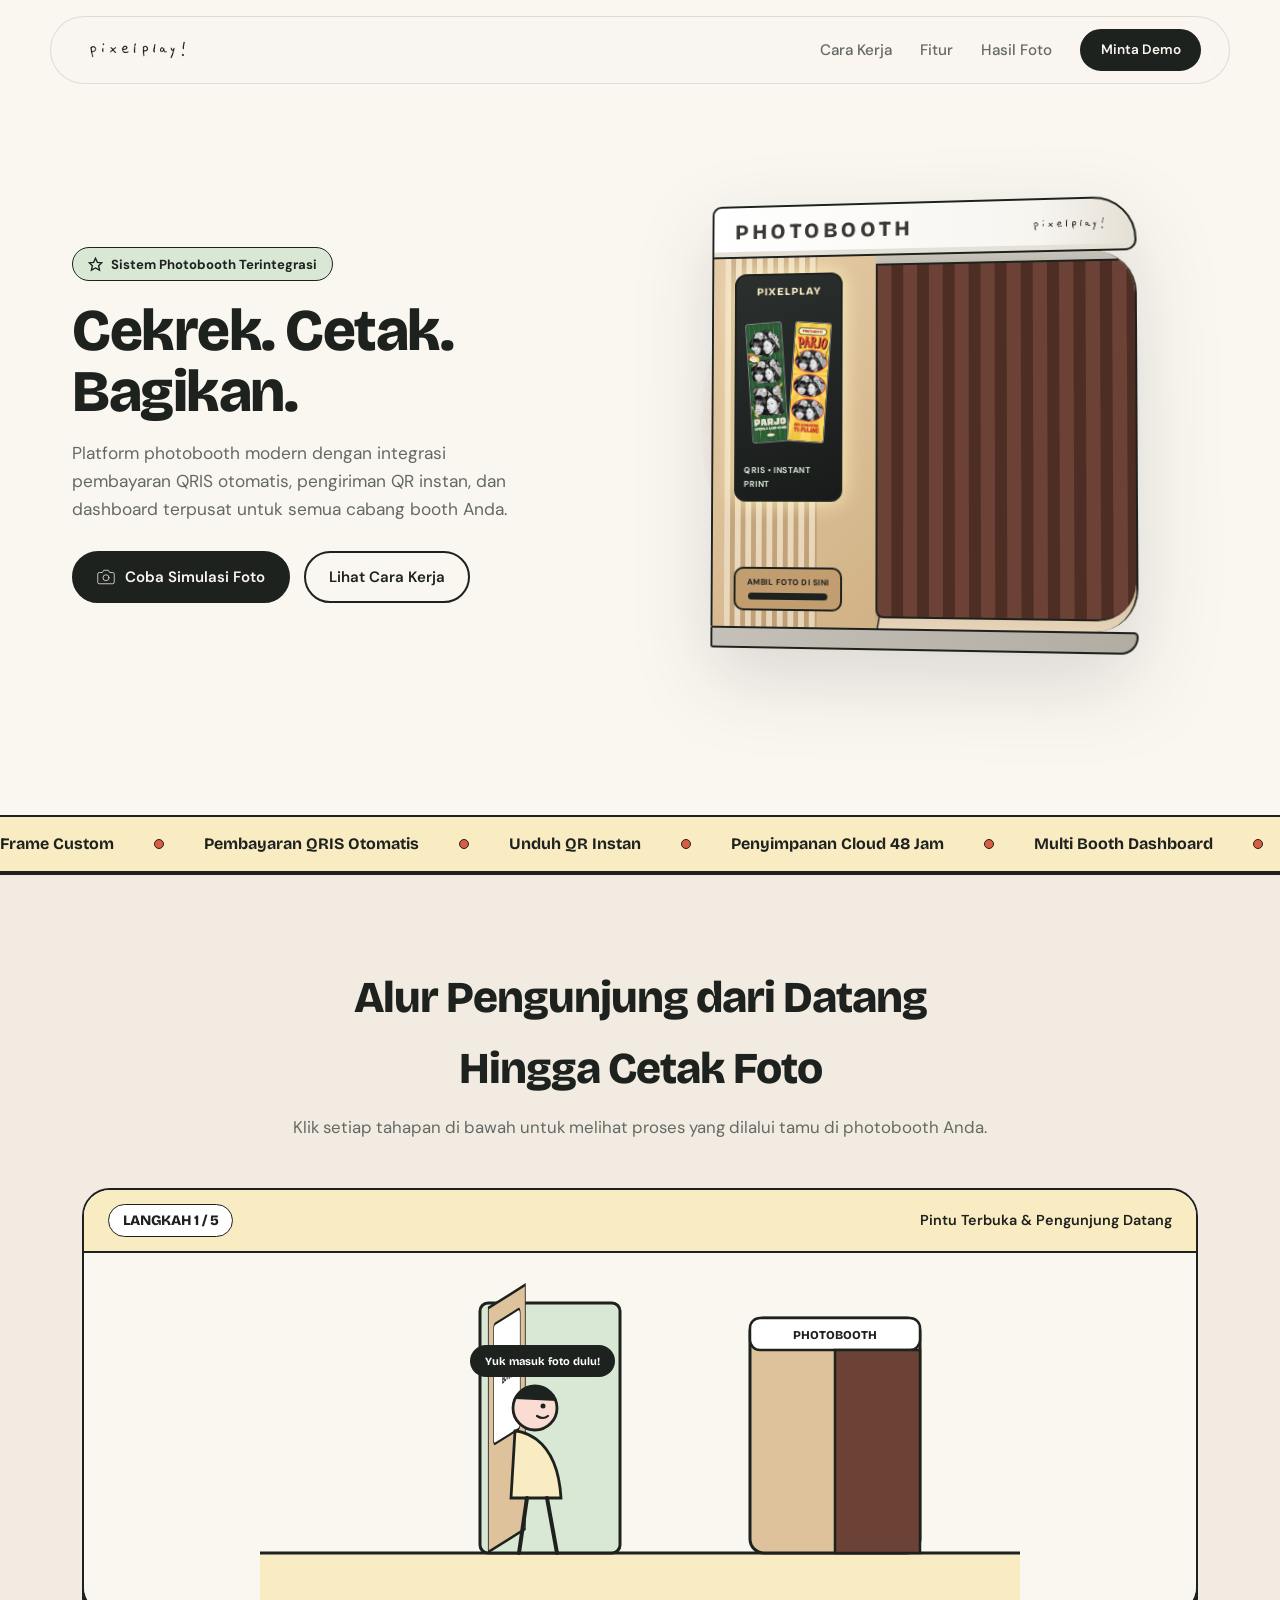
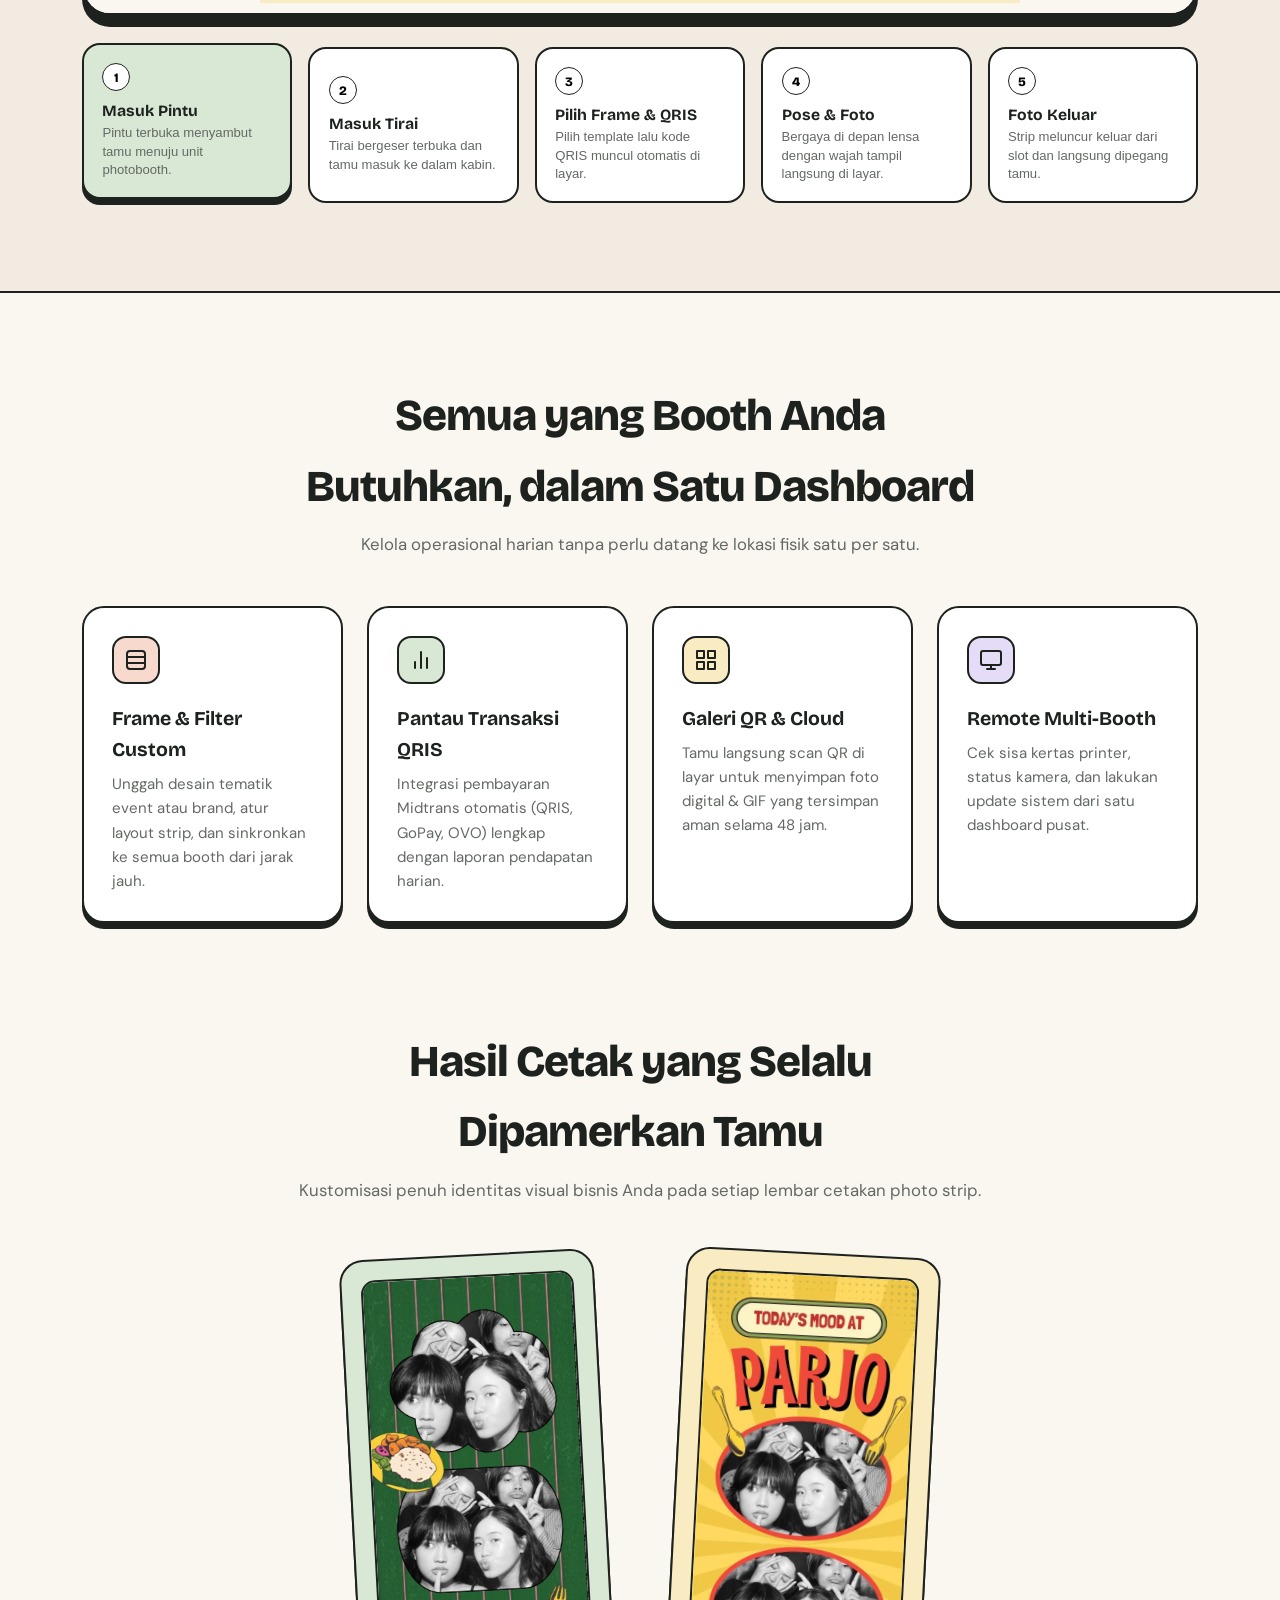
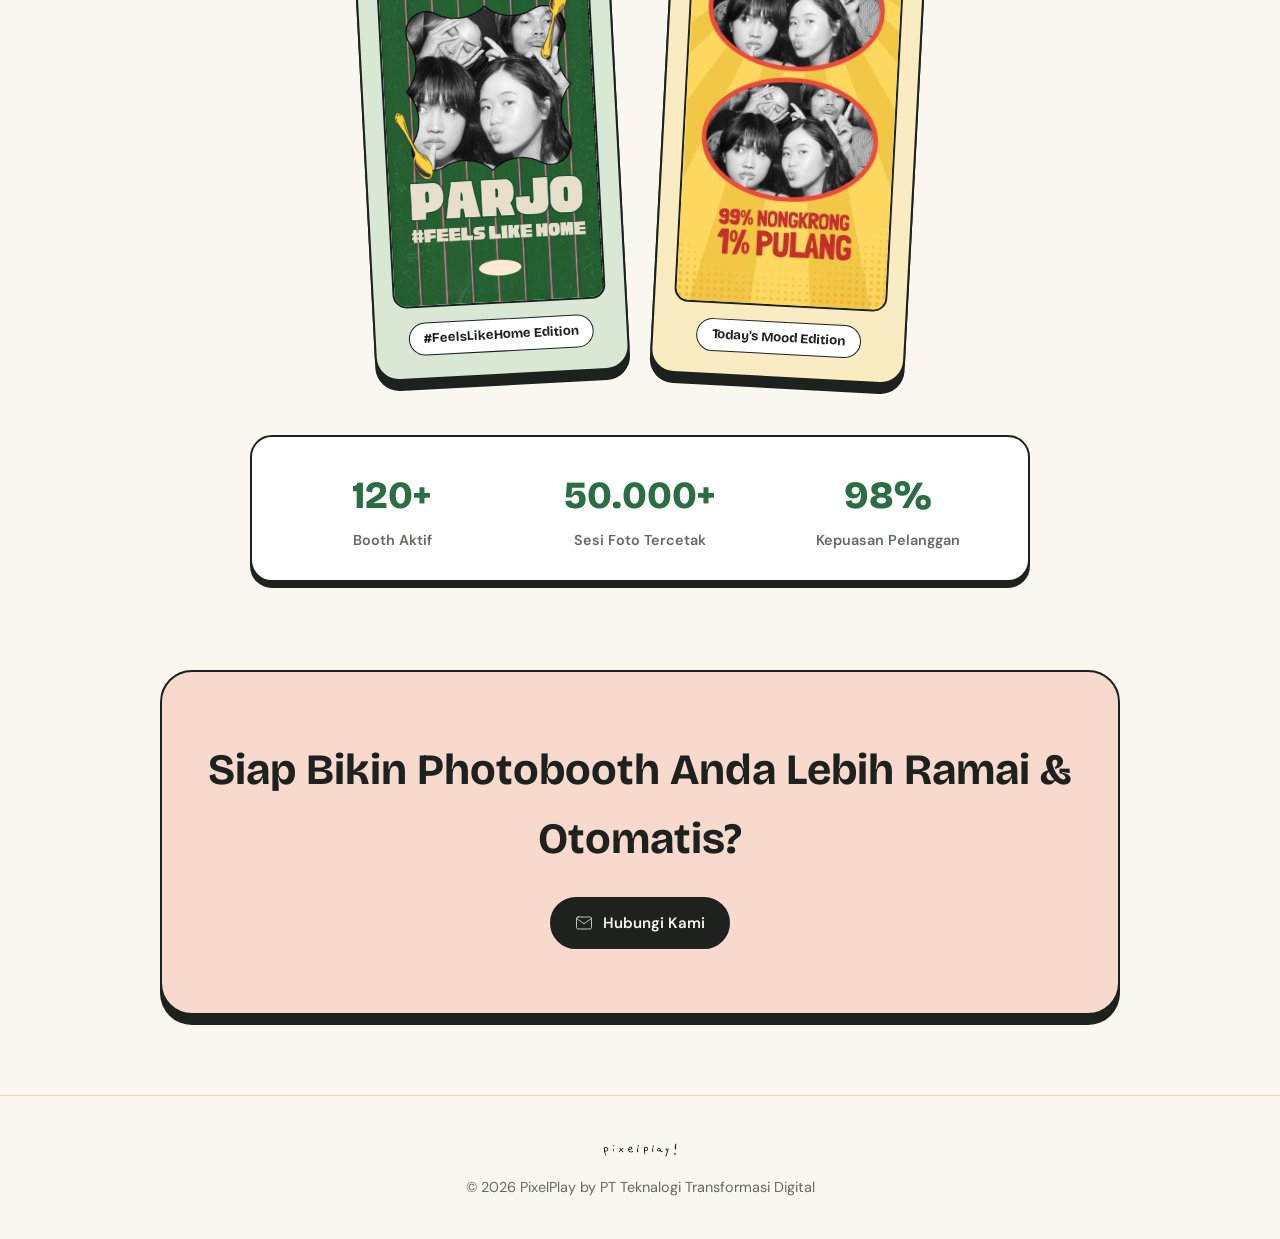
==== commit 48d3a714: "update copy html" ====
--- a/index.html
+++ b/index.html
@@ -3,7 +3,7 @@
 <head>
 <meta charset="UTF-8">
 <meta name="viewport" content="width=device-width, initial-scale=1">
-<title>PixelPlay — Modern Photobooth Platform & Dashboard</title>
+<title>PixelPlay — Platform Photobooth Modern</title>
 <link rel="preconnect" href="https://fonts.googleapis.com">
 <link rel="preconnect" href="https://fonts.gstatic.com" crossorigin>
 <link href="https://fonts.googleapis.com/css2?family=Bricolage+Grotesque:opsz,wght@12..96,500;12..96,700;12..96,800&family=DM+Sans:wght@400;500;600;700&display=swap" rel="stylesheet">
@@ -15,12 +15,11 @@
     --ink: #1E221F;
     --ink-muted: #646965;
     --border: #E0D7C6;
-    --wood-front: #DEC29B;
-    --wood-side: #C6A375;
-    --wood-inside: #EAD4B4;
-    --wood-floor: #CDB08A;
-    --curtain-main: #6E3838;
-    --curtain-dark: #4F2525;
+    --wood-light: #E2C8A4;
+    --wood-mid: #CCA87B;
+    --wood-dark: #AE8859;
+    --curtain-main: #6B4235;
+    --curtain-dark: #4E2E24;
     --pastel-sage: #D8E8D5;
     --pastel-butter: #F9EBC2;
     --pastel-peach: #F7D9CE;
@@ -71,15 +70,15 @@
     z-index: 1000;
   }
 
-  /* Navigasi */
+  /* Navigasi dengan Logo Gambar */
   .nav {
     position: sticky;
     top: 1rem;
     z-index: 100;
     max-width: 1180px;
     margin: 0 auto;
-    padding: 0.8rem 1.75rem;
-    background: rgba(250, 246, 240, 0.88);
+    padding: 0.75rem 1.75rem;
+    background: rgba(250, 246, 240, 0.9);
     backdrop-filter: blur(12px);
     border: 1.5px solid rgba(30, 34, 31, 0.12);
     border-radius: 999px;
@@ -88,14 +87,20 @@
     align-items: center;
   }
   .logo {
+    display: inline-flex;
+    align-items: center;
+    gap: 10px;
+    text-decoration: none;
+    color: var(--ink);
     font-family: 'Bricolage Grotesque', sans-serif;
     font-weight: 800;
-    font-size: 1.35rem;
-    color: var(--ink);
-    text-decoration: none;
-    display: inline-flex;
-    align-items: center;
-    gap: 10px;
+    font-size: 1.3rem;
+  }
+  .logo img {
+    height: 36px;
+    width: auto;
+    display: block;
+    object-fit: contain;
   }
   .nav nav {
     display: flex;
@@ -122,7 +127,7 @@
     font-family: 'DM Sans', sans-serif;
     font-weight: 600;
     font-size: 0.94rem;
-    padding: 0.72rem 1.4rem;
+    padding: 0.75rem 1.45rem;
     border-radius: 999px;
     text-decoration: none;
     border: 2px solid var(--ink);
@@ -141,8 +146,8 @@
     transform: translateY(-2px);
   }
   .btn-sm {
-    padding: 0.48rem 1.1rem;
-    font-size: 0.84rem;
+    padding: 0.5rem 1.15rem;
+    font-size: 0.85rem;
   }
   .btn-ghost {
     background: transparent;
@@ -156,14 +161,14 @@
 
   /* HERO */
   .hero {
-    max-width: 1220px;
+    max-width: 1200px;
     margin: 0 auto;
     padding: 3rem 2rem 5rem;
     display: grid;
     grid-template-columns: 0.95fr 1.05fr;
     gap: 2.5rem;
     align-items: center;
-    min-height: 85vh;
+    min-height: 83vh;
   }
   .badge-pill {
     display: inline-flex;
@@ -202,17 +207,15 @@
   }
 
   /* =================================================================
-     TRUE 3D VOLUMETRIC PHOTOBOX (DENGAN KEDALAMAN RUANG Z-AXIS NYATA)
+     KABIN PHOTOBOOTH RAPIH & REALISTIS (SESUAI FOTO REFERENSI)
      ================================================================= */
-  .scene-3d-viewport {
-    perspective: 1200px;
-    display: flex;
-    flex-direction: column;
+  .booth-showcase-wrap {
+    perspective: 1400px;
+    display: flex;
     align-items: center;
     justify-content: center;
     position: relative;
-    padding: 2rem 0;
-    user-select: none;
+    padding: 1.5rem 0;
   }
 
   .pastel-glow {
@@ -224,341 +227,307 @@
     z-index: 0;
   }
 
-  /* Rig 3D Utama: Lebar 380, Tinggi 420, Kedalaman 200 (-100px s/d +100px) */
-  .booth-rig-3d {
-    width: 380px;
-    height: 420px;
+  .photobooth-unit {
+    width: 430px;
+    height: 450px;
     position: relative;
     transform-style: preserve-3d;
-    transform: rotateX(-10deg) rotateY(-28deg);
-    transition: transform 0.18s ease-out;
+    transform: rotateX(2deg) rotateY(-8deg);
+    transition: transform 0.25s cubic-bezier(0.2, 0.8, 0.2, 1);
     z-index: 2;
-    cursor: grab;
-  }
-  .booth-rig-3d:active {
-    cursor: grabbing;
-  }
-
-  .face-3d {
+    cursor: pointer;
+    filter: drop-shadow(0 28px 40px rgba(30, 34, 31, 0.14));
+  }
+
+  /* 1. Kanopi Melengkung Atas (PHOTOBOOTH Signboard) */
+  .unit-top-canopy {
+    position: relative;
+    height: 54px;
+    background: linear-gradient(90deg, #FFFFFF 0%, #F7F5F0 78%, #E5E0D5 100%);
+    border: 2.5px solid var(--ink);
+    border-radius: 12px 56px 14px 0;
+    display: flex;
+    align-items: center;
+    justify-content: space-between;
+    padding: 0 1.4rem;
+    z-index: 8;
+    box-shadow: inset 0 -5px 0 #E6E1D6;
+  }
+  .canopy-title {
+    font-family: 'Bricolage Grotesque', sans-serif;
+    font-weight: 800;
+    font-size: 1.35rem;
+    letter-spacing: 3.5px;
+    color: #3A3835;
+  }
+  .canopy-logo {
+    height: 26px;
+    width: auto;
+    object-fit: contain;
+  }
+
+  /* 2. Badan Utama Kabin */
+  .unit-main-body {
+    position: relative;
+    height: 374px;
+    background: #DFC6A4;
+    border-inline: 2.5px solid var(--ink);
+    border-radius: 0 42px 42px 0;
+    overflow: hidden;
+  }
+
+  /* Plafon Kayu Dalam & Ring Light Bulat Besar */
+  .cabin-inner-ceiling {
     position: absolute;
-    transform-style: preserve-3d;
-    backface-visibility: visible;
-  }
-
-  /* 1. LANTAI BAWAH 3D (380x200) */
-  .booth-floor-3d {
-    width: 380px;
-    height: 200px;
+    top: 0;
+    left: 140px;
+    right: 0;
+    height: 58px;
+    background: linear-gradient(180deg, #BA9668 0%, #D2B288 100%);
+    border-bottom: 2px solid var(--ink);
+    z-index: 1;
+    display: flex;
+    align-items: center;
+    justify-content: center;
+  }
+  .ceiling-oval-light {
+    width: 125px;
+    height: 28px;
+    border-radius: 50%;
+    background: #FFFFFF;
+    border: 2px solid var(--ink);
+    box-shadow: 0 6px 28px 8px rgba(255, 248, 210, 0.95);
+  }
+
+  /* Ruang Dalam Kabin (Tempat Pengunjung Berfoto dari Samping) */
+  .cabin-inner-room {
+    position: absolute;
+    top: 58px;
+    bottom: 48px;
+    left: 140px;
+    right: 0;
+    background: linear-gradient(90deg, #F5EFE6 0%, #EAE0D0 100%);
+    z-index: 1;
+    display: flex;
+    align-items: flex-end;
+    justify-content: space-between;
+    padding: 0 18px 0 36px;
+  }
+
+  /* Tirai Belakang Kabin (Seperti di Foto Referensi 1) */
+  .back-corner-drape {
+    position: absolute;
+    top: 0;
     bottom: 0;
-    left: 0;
+    left: 55px;
+    width: 58px;
     background: repeating-linear-gradient(
       90deg,
-      #CDB08A 0px,
-      #CDB08A 24px,
-      #C0A077 24px,
-      #C0A077 26px
+      #5B372B 0px,
+      #5B372B 9px,
+      #43261D 9px,
+      #43261D 18px
     );
-    border: 3px solid var(--ink);
-    border-radius: 12px 36px 36px 12px;
-    transform: rotateX(90deg) translateZ(-100px);
-    box-shadow: 0 30px 60px rgba(30, 34, 31, 0.25);
-  }
-
-  /* 2. ATAP KANOPY & SIGNBOARD MELENGKUNG ATAS 3D (380x200) */
-  .booth-ceiling-3d {
-    width: 380px;
-    height: 200px;
-    top: 38px;
-    left: 0;
-    background: #E5CCB0;
-    border: 3px solid var(--ink);
-    border-radius: 12px 36px 36px 12px;
-    transform: rotateX(90deg) translateZ(100px);
-    display: flex;
-    align-items: center;
-    justify-content: flex-end;
-    padding-right: 45px;
-  }
-  /* Lampu Plafon Bulat Menyala di Langit-Langit Kabin */
-  .ceiling-ring-lamp {
-    width: 105px;
-    height: 105px;
-    border-radius: 50%;
-    background: #FFFFFF;
-    border: 3px solid var(--ink);
-    box-shadow: 0 0 40px 12px rgba(255, 244, 185, 0.95);
-  }
-
-  /* Fascia Signboard PHOTOBOOTH Depan & Samping */
-  .crown-front-3d {
-    width: 380px;
-    height: 44px;
-    top: 0;
-    left: 0;
-    background: #FFFFFF;
-    border: 2.5px solid var(--ink);
-    border-radius: 14px 28px 0 0;
-    transform: translateZ(100px);
-    display: flex;
-    align-items: center;
-    justify-content: space-between;
-    padding: 0 1.25rem;
-    box-shadow: inset 0 -4px 0 #EAE6DF;
-  }
-  .crown-front-3d strong {
-    font-family: 'Bricolage Grotesque', sans-serif;
-    font-size: 1.15rem;
-    letter-spacing: 3px;
-    font-weight: 800;
-  }
-  .crown-front-3d span {
-    font-family: 'Bricolage Grotesque', sans-serif;
-    font-size: 0.7rem;
-    font-weight: 800;
+    border-inline: 2px solid var(--ink);
+    opacity: 0.9;
+    z-index: 0;
+  }
+
+  /* Unit Kamera & Layar Sentuh di Dinding Dalam Kiri (Menghadap Pengunjung) */
+  .inner-wall-camera {
+    position: relative;
+    z-index: 2;
+    margin-bottom: 52px;
+    margin-left: -12px;
+    width: 36px;
+    height: 138px;
+    background: #232724;
+    border: 2px solid var(--ink);
+    border-radius: 0 10px 10px 0;
+    display: flex;
+    flex-direction: column;
+    align-items: flex-end;
+    justify-content: space-evenly;
+    padding: 6px 4px;
+  }
+  .inner-lens {
+    width: 16px;
+    height: 20px;
+    background: #5EEAD4;
+    border: 2px solid var(--ink);
+    border-radius: 4px;
+    margin-right: -6px;
+    box-shadow: 0 0 12px rgba(94, 234, 212, 0.85);
+  }
+  .inner-monitor {
+    width: 22px;
+    height: 48px;
     background: var(--pastel-butter);
     border: 1.5px solid var(--ink);
-    padding: 2px 8px;
-    border-radius: 99px;
-  }
-
-  /* Signboard Samping Kanan 3D */
-  .crown-right-3d {
-    width: 200px;
-    height: 44px;
+    border-radius: 3px;
+  }
+
+  /* Sorot Cahaya Kamera Saat Tirai Terbuka */
+  .inner-flash-beam {
+    position: absolute;
+    left: 54px;
+    top: 40px;
+    width: 170px;
+    height: 140px;
+    background: linear-gradient(90deg, rgba(255,255,255,0.78) 0%, rgba(253, 240, 194, 0.25) 65%, transparent 100%);
+    clip-path: polygon(0 36%, 100% 0, 100% 100%, 0 64%);
+    opacity: 0;
+    transition: opacity 0.4s ease;
+    pointer-events: none;
+    z-index: 2;
+  }
+  .photobooth-unit:hover .inner-flash-beam,
+  .photobooth-unit.open .inner-flash-beam {
+    opacity: 1;
+  }
+
+  /* Karakter Sedang Berfoto Tampak Samping di Dalam Kabin */
+  .inner-guests-svg {
+    position: relative;
+    z-index: 2;
+    width: 155px;
+    height: 225px;
+    margin-bottom: -4px;
+    transform: translateX(6px);
+    transition: transform 0.5s cubic-bezier(0.34, 1.56, 0.64, 1);
+  }
+  .photobooth-unit:hover .inner-guests-svg,
+  .photobooth-unit.open .inner-guests-svg {
+    transform: translateX(-4px) scale(1.02);
+  }
+
+  /* Lantai Kayu Kabin */
+  .cabin-inner-floor {
+    position: absolute;
+    bottom: 0;
+    left: 130px;
+    right: 0;
+    height: 48px;
+    background: linear-gradient(180deg, #D5BC9B 0%, #E7D4B9 100%);
+    border-top: 2px solid var(--ink);
+    z-index: 1;
+  }
+
+  /* Dinding Depan Kayu dengan Potongan Miring Diagonal (Persis Foto Referensi 1) */
+  .front-angled-wood {
+    position: absolute;
+    inset: 0 auto 0 0;
+    width: 235px;
+    background: linear-gradient(135deg, #E5CCA8 0%, #CFAF82 100%);
+    clip-path: polygon(0 0, 100% 0, 72% 100%, 0 100%);
+    z-index: 5;
+    padding: 16px 18px;
+    display: flex;
+    flex-direction: column;
+    justify-content: space-between;
+  }
+  /* Garis Miring Tepi Dinding Kayu */
+  .angled-wood-border {
+    position: absolute;
+    inset: 0 auto 0 0;
+    width: 237px;
+    background: var(--ink);
+    clip-path: polygon(0 0, 100% 0, 72% 100%, 0 100%);
+    z-index: 4;
+  }
+
+  /* Kisi-kisi Kayu Vertikal (Fluted Slats) di Kiri */
+  .fluted-wood-slats {
+    position: absolute;
     top: 0;
-    right: -100px;
-    background: #F5F2EB;
+    bottom: 0;
+    left: 12px;
+    width: 96px;
+    background: repeating-linear-gradient(
+      90deg,
+      rgba(255, 250, 240, 0.45) 0px,
+      rgba(255, 250, 240, 0.45) 6px,
+      rgba(115, 78, 38, 0.22) 6px,
+      rgba(115, 78, 38, 0.22) 11px
+    );
+    pointer-events: none;
+  }
+
+  /* Cermin / Layar Showcase Panjang Berlampu LED Hangat */
+  .front-mirror-window {
+    position: relative;
+    z-index: 2;
+    width: 112px;
+    height: 232px;
+    margin-left: 4px;
+    background: linear-gradient(160deg, #2B302E 0%, #181B1A 100%);
     border: 2.5px solid var(--ink);
-    transform: rotateY(90deg) translateZ(100px);
-    display: flex;
-    align-items: center;
-    justify-content: center;
+    border-radius: 12px;
+    box-shadow: 0 0 22px rgba(255, 242, 190, 0.95);
+    padding: 8px;
+    display: flex;
+    flex-direction: column;
+    justify-content: space-between;
+    align-items: center;
+  }
+  .mirror-top-tag {
     font-family: 'Bricolage Grotesque', sans-serif;
     font-weight: 800;
-    letter-spacing: 2px;
-    font-size: 0.95rem;
-  }
-
-  /* 3. DINDING BELAKANG PENUH 3D (Z = -100px) */
-  .booth-back-wall-3d {
-    width: 380px;
-    height: 376px;
-    top: 44px;
-    left: 0;
-    background: linear-gradient(180deg, #E2C69F 0%, #CFAF82 100%);
-    border: 2.5px solid var(--ink);
-    transform: translateZ(-100px);
-    display: flex;
-    justify-content: flex-end;
-    align-items: center;
-    padding-right: 34px;
-  }
-  /* Poster Hasil Foto Tertempel di Dinding Belakang Kabin */
-  .back-wall-decor {
-    background: rgba(255, 255, 255, 0.75);
+    font-size: 0.68rem;
+    letter-spacing: 1px;
+    color: var(--pastel-butter);
+  }
+  .mirror-cards-pair {
+    display: flex;
+    gap: 6px;
+    align-items: center;
+  }
+  .mirror-cards-pair img {
+    width: 38px;
+    height: 122px;
+    object-fit: cover;
+    border-radius: 3px;
+    border: 1px solid rgba(255,255,255,0.45);
+  }
+  .mirror-cards-pair img:first-child { transform: rotate(-4deg); }
+  .mirror-cards-pair img:last-child { transform: rotate(4deg); }
+  .mirror-bottom-tag {
+    font-size: 0.54rem;
+    font-weight: 700;
+    color: var(--pastel-sage);
+    letter-spacing: 0.6px;
+  }
+
+  /* Dispenser Tempat Foto Keluar di Bawah Cermin */
+  .front-dispenser-slot {
+    position: relative;
+    z-index: 2;
+    width: 112px;
+    margin-left: 4px;
+    background: #C19D70;
     border: 2px solid var(--ink);
     border-radius: 10px;
-    padding: 6px;
-    display: flex;
-    gap: 6px;
-    transform: translateZ(4px);
-  }
-  .back-wall-decor img {
-    width: 32px;
-    height: 85px;
-    object-fit: cover;
-    border-radius: 3px;
-    border: 1px solid var(--ink);
-  }
-
-  /* 4. DINDING SAMPING KIRI MESIN 3D (X = 0, Lebar 200px) */
-  .booth-left-wall-3d {
-    width: 200px;
-    height: 376px;
-    top: 44px;
-    left: -100px;
-    background: var(--wood-side);
-    border: 2.5px solid var(--ink);
-    transform: rotateY(-90deg) translateZ(100px);
-    background-image: repeating-linear-gradient(
-      90deg,
-      rgba(90, 58, 24, 0.14) 0px,
-      rgba(90, 58, 24, 0.14) 6px,
-      transparent 6px,
-      transparent 14px
-    );
-  }
-
-  /* 5. DINDING SEKAT TENGAH TEMPAT KAMERA & LAYAR TOUCHSCREEN (X = 165px)
-        Menghadap ke arah dalam Kabin Kanan! */
-  .partition-camera-wall-3d {
-    width: 200px;
-    height: 376px;
-    top: 44px;
-    left: 65px;
-    background: #D5B58B;
-    border: 2.5px solid var(--ink);
-    transform: rotateY(90deg);
+    padding: 7px 8px 9px;
     display: flex;
     flex-direction: column;
     align-items: center;
-    justify-content: center;
-    gap: 12px;
-    padding: 16px;
-  }
-  /* Kamera Lensa & Ringlight di Dinding Dalam Menghadap Pengunjung */
-  .inside-camera-housing {
-    width: 54px;
-    height: 54px;
-    border-radius: 50%;
-    background: #FFFFFF;
-    border: 3px solid var(--ink);
-    box-shadow: 0 0 16px rgba(255,255,255,0.9);
-    display: grid;
-    place-items: center;
-    transform: translateZ(6px);
-  }
-  .inside-camera-lens {
-    width: 26px;
-    height: 26px;
-    border-radius: 50%;
-    background: radial-gradient(circle at 35% 35%, #5EEAD4, #0F172A);
-    border: 2px solid var(--ink);
-  }
-  /* Layar Sentuh Live Preview di Dinding Dalam Kabin */
-  .inside-touchscreen {
-    width: 110px;
-    height: 135px;
-    background: #1E221F;
-    border: 3px solid var(--ink);
-    border-radius: 12px;
-    padding: 6px;
-    display: flex;
-    flex-direction: column;
-    align-items: center;
-    justify-content: space-between;
-    transform: translateZ(6px);
-    box-shadow: 0 6px 16px rgba(0,0,0,0.2);
-  }
-  .inside-screen-feed {
-    width: 100%;
-    height: 92px;
-    background: var(--pastel-butter);
-    border-radius: 6px;
-    overflow: hidden;
-    display: flex;
-    align-items: center;
-    justify-content: center;
-    position: relative;
-  }
-  .inside-screen-status {
-    font-family: 'Bricolage Grotesque', sans-serif;
-    font-size: 0.58rem;
-    font-weight: 800;
-    color: #5EEAD4;
-    letter-spacing: 1px;
-  }
-
-  /* 6. DINDING DEPAN KIRI (PANEL KAYU SLATTED + CERMIN LED + SLOT CETAK FOTO) (Z = +100px) */
-  .front-wood-pillar-3d {
-    width: 170px;
-    height: 376px;
-    top: 44px;
-    left: 0;
-    background: linear-gradient(135deg, #E5CAA4 0%, #CFAF82 100%);
-    border: 2.5px solid var(--ink);
-    transform: translateZ(100px);
-    padding: 14px;
-    display: flex;
-    flex-direction: column;
-    justify-content: space-between;
-    align-items: center;
-  }
-  .front-fluted-slats {
-    position: absolute;
-    inset: 0 auto 0 0;
-    width: 44px;
-    background: repeating-linear-gradient(
-      90deg,
-      rgba(105, 68, 30, 0.16) 0px,
-      rgba(105, 68, 30, 0.16) 4px,
-      transparent 4px,
-      transparent 10px
-    );
-    pointer-events: none;
-  }
-  /* Cermin LED / Poster Showcase di Dinding Depan */
-  .front-led-mirror {
-    position: relative;
-    z-index: 2;
-    width: 114px;
-    height: 215px;
-    background: #202422;
-    border: 2.5px solid var(--ink);
-    border-radius: 12px;
-    box-shadow: 0 0 20px rgba(255, 241, 186, 0.9);
-    padding: 8px;
-    display: flex;
-    flex-direction: column;
-    justify-content: space-between;
-    align-items: center;
-    transform: translateZ(4px);
-  }
-  .front-led-mirror strong {
-    font-family: 'Bricolage Grotesque', sans-serif;
-    font-size: 0.7rem;
-    color: var(--pastel-butter);
-    letter-spacing: 1px;
-  }
-  .mirror-duo-cards {
-    display: flex;
-    gap: 6px;
-  }
-  .mirror-duo-cards img {
-    width: 38px;
-    height: 112px;
-    object-fit: cover;
-    border-radius: 3px;
-    border: 1px solid rgba(255,255,255,0.5);
-  }
-  .mirror-duo-cards img:first-child { transform: rotate(-4deg); }
-  .mirror-duo-cards img:last-child { transform: rotate(4deg); }
-  .front-led-mirror small {
-    font-size: 0.55rem;
-    color: var(--pastel-sage);
-    font-weight: 700;
-  }
-
-  /* Slot Cetak Foto di Bawah Cermin Depan */
-  .front-print-box {
-    position: relative;
-    z-index: 2;
-    width: 114px;
-    background: #BD996B;
-    border: 2px solid var(--ink);
-    border-radius: 10px;
-    padding: 7px;
-    display: flex;
-    flex-direction: column;
-    align-items: center;
-    transform: translateZ(5px);
-  }
-  .front-print-box span {
+  }
+  .front-dispenser-slot small {
     font-size: 0.52rem;
     font-weight: 800;
-    letter-spacing: 0.6px;
+    letter-spacing: 0.5px;
     margin-bottom: 4px;
   }
-  .slot-opening {
+  .slot-dark-mouth {
     width: 82px;
     height: 7px;
     background: var(--ink);
     border-radius: 99px;
   }
-  .slot-strip-out {
+  .dispensed-strip-card {
     position: absolute;
-    top: 21px;
-    width: 50px;
+    top: 20px;
+    width: 48px;
     background: #fff;
     padding: 2px;
     border: 1.5px solid var(--ink);
@@ -568,58 +537,34 @@
     opacity: 0;
     transition: all 0.55s cubic-bezier(0.34, 1.56, 0.64, 1);
   }
-  .booth-rig-3d:hover .slot-strip-out,
-  .booth-rig-3d.open .slot-strip-out {
-    transform: translateY(5px) rotate(-4deg) scale(1);
+  .photobooth-unit:hover .dispensed-strip-card,
+  .photobooth-unit.open .dispensed-strip-card {
+    transform: translateY(4px) rotate(-4deg) scale(1);
     opacity: 1;
   }
-  .slot-strip-out img {
+  .dispensed-strip-card img {
     width: 100%;
     display: block;
   }
 
-  /* 7. KARAKTER 3D DI DALAM KABIN (BERDIRI DI TENGAH RUANG Z = 0px)
-        Menghadap ke Dinding Sekat Kamera Kiri! */
-  .cabin-guests-plane-3d {
-    width: 185px;
-    height: 290px;
-    bottom: 12px;
-    right: 12px;
-    transform: translateZ(0px);
-    display: flex;
-    align-items: flex-end;
-    justify-content: center;
+  /* TIRAI KANAN BERGELOMBANG MELENGKUNG (BISA DIBUKA-TUTUP) */
+  .front-curtain-wrap {
+    position: absolute;
+    top: 0;
+    bottom: 10px;
+    left: 168px;
+    right: 0;
+    z-index: 6;
     pointer-events: none;
-  }
-  /* Bangku Stool 3D di Dalam Kabin */
-  .cabin-guests-svg {
-    width: 175px;
-    height: 265px;
-    filter: drop-shadow(-6px 8px 0px rgba(30,34,31,0.12));
-    transition: transform 0.45s cubic-bezier(0.34, 1.56, 0.64, 1);
-  }
-  .booth-rig-3d:hover .cabin-guests-svg,
-  .booth-rig-3d.open .cabin-guests-svg {
-    transform: translateX(-6px) scale(1.03);
-  }
-
-  /* 8. TIRAI 3D DEPAN & SAMPING (Z = +98px) */
-  .curtain-front-3d {
-    width: 210px;
-    height: 366px;
-    top: 48px;
-    right: 0;
-    transform: translateZ(98px);
     overflow: hidden;
-    pointer-events: none;
-  }
-  .curtain-rail-bar {
-    width: 100%;
+    border-radius: 0 0 38px 0;
+  }
+  .curtain-track-rod {
     height: 10px;
-    background: #D4CFC7;
+    background: #CFCAC0;
     border-bottom: 2px solid var(--ink);
   }
-  .curtain-drape-sheet {
+  .curtain-pleated-fabric {
     width: 100%;
     height: calc(100% - 10px);
     background: repeating-linear-gradient(
@@ -630,60 +575,27 @@
       var(--curtain-dark) 26px
     );
     border-left: 2.5px solid var(--ink);
-    border-right: 2.5px solid var(--ink);
+    border-bottom: 2.5px solid var(--ink);
+    border-radius: 0 0 36px 8px;
     transform-origin: top right;
     transition: transform 0.7s cubic-bezier(0.22, 1, 0.36, 1), border-radius 0.5s;
-    box-shadow: -10px 0 24px rgba(0,0,0,0.22);
-  }
-  .booth-rig-3d:hover .curtain-drape-sheet,
-  .booth-rig-3d.open .curtain-drape-sheet {
-    transform: translateX(74%) scaleX(0.3) skewX(-6deg);
-    border-radius: 0 0 0 42px;
-  }
-
-  /* Tirai Penutup Sisi Samping Kanan 3D (X = 380px) */
-  .curtain-side-right-3d {
-    width: 200px;
-    height: 366px;
-    top: 48px;
-    right: -100px;
-    background: repeating-linear-gradient(
-      90deg,
-      var(--curtain-dark) 0px,
-      var(--curtain-dark) 16px,
-      #3D1B1B 16px,
-      #3D1B1B 30px
-    );
+    box-shadow: -8px 0 22px rgba(30, 34, 31, 0.2);
+  }
+  /* Saat kursor diarahkan atau diklik: tirai bergeser rapi ke sisi kanan */
+  .photobooth-unit:hover .curtain-pleated-fabric,
+  .photobooth-unit.open .curtain-pleated-fabric {
+    transform: translateX(68%) scaleX(0.34);
+    border-radius: 0 0 36px 28px;
+  }
+
+  /* 3. Alas Bawah Melengkung (Base Plinth) */
+  .unit-bottom-base {
+    position: relative;
+    height: 22px;
+    background: linear-gradient(90deg, #C6C1B8 0%, #B2ADA3 100%);
     border: 2.5px solid var(--ink);
-    transform: rotateY(90deg) translateZ(100px);
-  }
-
-  /* Kontrol Rotasi Kamera 3D Interaktif */
-  .booth-3d-toolbar {
-    margin-top: 1.5rem;
-    display: flex;
-    align-items: center;
-    gap: 0.6rem;
-    background: var(--surface);
-    border: 2px solid var(--ink);
-    box-shadow: 0 4px 0 var(--ink);
-    padding: 0.45rem 0.9rem;
-    border-radius: 999px;
-    z-index: 4;
-  }
-  .angle-btn {
-    background: var(--bg);
-    border: 1.5px solid var(--ink);
-    padding: 0.3rem 0.75rem;
-    border-radius: 999px;
-    font-family: 'Bricolage Grotesque', sans-serif;
-    font-size: 0.76rem;
-    font-weight: 700;
-    cursor: pointer;
-    transition: background 0.2s;
-  }
-  .angle-btn.active, .angle-btn:hover {
-    background: var(--pastel-butter);
+    border-radius: 6px 14px 52px 8px;
+    z-index: 8;
   }
 
   /* MARQUEE */
@@ -746,7 +658,7 @@
   }
 
   /* =================================================================
-     5 SKENARIO ANIMASI ALUR INTERAKTIF (PINTU, TIRAI, QRIS, POSE, PEGANG FOTO)
+     5 SKENARIO ANIMASI ALUR INTERAKTIF
      ================================================================= */
   .tuku-journey-section {
     background: var(--bg-alt);
@@ -762,7 +674,6 @@
     margin-bottom: 2rem;
   }
 
-  /* Header Bar Teater */
   .theater-topbar {
     background: var(--pastel-butter);
     border-bottom: 2px solid var(--ink);
@@ -786,7 +697,6 @@
     color: var(--ink);
   }
 
-  /* Canvas Adegan Animasi */
   .theater-viewport {
     position: relative;
     height: 360px;
@@ -811,7 +721,6 @@
     transform: translateY(0);
   }
 
-  /* --- ADEGAN 1: PINTU STUDIO TERBUKA & TAMU MASUK --- */
   .door-frame-svg {
     width: 100%;
     height: 100%;
@@ -832,7 +741,6 @@
     transform: translateX(65px);
   }
 
-  /* --- ADEGAN 2: BUKA TIRAI BOOTH & BENAR-BENAR MASUK KE DALAM --- */
   .curtain-slide-actor {
     transform-origin: 480px 60px;
     transition: transform 0.85s cubic-bezier(0.22, 1, 0.36, 1);
@@ -848,7 +756,6 @@
     transform: translateX(45px);
   }
 
-  /* --- ADEGAN 3: PILIH FRAME & POPUP QR CODE QRIS MUNCUL + SCAN HP --- */
   .qris-popup-modal {
     transform: scale(0);
     transform-origin: 310px 145px;
@@ -874,7 +781,6 @@
     transform: translateY(0);
   }
 
-  /* --- ADEGAN 4: POSE BERGAYA DI DEPAN KAMERA + WAJAH MUNCUL LIVE DI LAYAR --- */
   .pose-arm-anim {
     transform-origin: 455px 175px;
     animation: peacePoseWave 1.4s ease-in-out infinite alternate;
@@ -892,7 +798,6 @@
     80% { opacity: 1; transform: scale(1.25); }
   }
 
-  /* --- ADEGAN 5: FOTO BENAR-BENAR KELUAR DARI SLOT & DIPEGANG TANGAN ORANGNYA --- */
   .sliding-strip-paper {
     transform: translateY(-55px);
     transition: transform 0.9s cubic-bezier(0.22, 1, 0.36, 1) 0.15s;
@@ -1104,6 +1009,14 @@
     border-top: 1.5px solid var(--border);
     color: var(--ink-muted);
     font-size: 0.9rem;
+    display: flex;
+    flex-direction: column;
+    align-items: center;
+    gap: 0.75rem;
+  }
+  .footer img {
+    height: 28px;
+    width: auto;
   }
 
   @media (max-width: 960px) {
@@ -1126,8 +1039,8 @@
     .stats {
       grid-template-columns: 1fr;
     }
-    .booth-rig-3d {
-      transform: scale(0.85) rotateX(-10deg) rotateY(-25deg);
+    .photobooth-unit {
+      transform: scale(0.85);
     }
   }
 </style>
@@ -1139,15 +1052,10 @@
 
 <header class="nav">
   <a class="logo" href="#top">
-    <svg width="24" height="24" viewBox="0 0 24 24" fill="none" stroke="currentColor" stroke-width="2.2">
-      <rect x="3" y="5" width="18" height="14" rx="3" fill="#F9EBC2"/>
-      <circle cx="12" cy="12" r="3.5" fill="#D8E8D5"/>
-      <circle cx="17.5" cy="8.5" r="1" fill="currentColor"/>
-    </svg>
-    PixelPlay
+    <img src="images/logo-pixelplay-DEQy3wVM.png" alt="PixelPlay Logo">
   </a>
   <nav>
-    <a href="#alur">Simulasi Alur</a>
+    <a href="#alur">Cara Kerja</a>
     <a href="#fitur">Fitur</a>
     <a href="#hasil">Hasil Foto</a>
     <a class="btn btn-sm" href="#kontak">Minta Demo</a>
@@ -1155,146 +1063,124 @@
 </header>
 
 <main id="top">
-  <!-- HERO SECTION DENGAN TRUE 3D VOLUMETRIC PHOTOBOX -->
+  <!-- HERO SECTION -->
   <section class="hero">
     <div class="hero-text">
       <div class="badge-pill">
         <svg viewBox="0 0 24 24" fill="none" stroke="currentColor" stroke-width="2.2">
           <polygon points="12 2 15 8.5 22 9.3 17 14 18.5 21 12 17.5 5.5 21 7 14 2 9.3 9 8.5 12 2"/>
         </svg>
-        True 3D Interactive Photobox
+        Sistem Photobooth Terintegrasi
       </div>
       <h1>Cekrek. Cetak. Bagikan.</h1>
       <p class="lead">Platform photobooth modern dengan integrasi pembayaran QRIS otomatis, pengiriman QR instan, dan dashboard terpusat untuk semua cabang booth Anda.</p>
       <div class="actions">
-        <button class="btn" id="heroToggleCurtainBtn" type="button">
+        <button class="btn" id="heroSnapBtn" type="button">
           <svg viewBox="0 0 24 24" fill="none" stroke-linecap="round" stroke-linejoin="round">
             <path d="M23 19a2 2 0 0 1-2 2H3a2 2 0 0 1-2-2V8a2 2 0 0 1 2-2h4l2-3h6l2 3h4a2 2 0 0 1 2 2z"/>
             <circle cx="12" cy="13" r="4"/>
           </svg>
-          Buka Tirai 3D & Cekrek
+          Coba Simulasi Foto
         </button>
-        <a class="btn btn-ghost" href="#alur">Lihat Animasi 5 Tahap</a>
+        <a class="btn btn-ghost" href="#alur">Lihat Cara Kerja</a>
       </div>
     </div>
 
-    <!-- PANGGUNG VOLUMETRIC 3D -->
-    <div class="scene-3d-viewport" id="viewport3d">
+    <!-- UNIT PHOTOBOOTH RAPIH & PROPORSIONAL (SESUAI FOTO REFERENSI) -->
+    <div class="booth-showcase-wrap" id="boothStage">
       <div class="pastel-glow"></div>
 
-      <div class="booth-rig-3d" id="boothRig3d">
-        <!-- 1. Lantai Kayu 3D -->
-        <div class="face-3d booth-floor-3d"></div>
-
-        <!-- 2. Plafon & Lampu Ringlight Atas 3D -->
-        <div class="face-3d booth-ceiling-3d">
-          <div class="ceiling-ring-lamp"></div>
+      <div class="photobooth-unit" id="photoboothUnit">
+        <!-- 1. Kanopi Melengkung Atas -->
+        <div class="unit-top-canopy">
+          <span class="canopy-title">PHOTOBOOTH</span>
+          <img src="images/logo-pixelplay-DEQy3wVM.png" alt="PixelPlay" class="canopy-logo">
         </div>
 
-        <!-- Signboard Atas Depan & Samping 3D -->
-        <div class="face-3d crown-front-3d">
-          <strong>PHOTOBOOTH</strong>
-          <span>PIXELPLAY 3D</span>
-        </div>
-        <div class="face-3d crown-right-3d">PHOTOBOOTH</div>
-
-        <!-- 3. Dinding Belakang Penuh 3D -->
-        <div class="face-3d booth-back-wall-3d">
-          <div class="back-wall-decor">
-            <img src="images/photocard1.png" alt="Strip 1">
-            <img src="images/photocard2.png" alt="Strip 2">
+        <!-- 2. Badan Utama Kabin -->
+        <div class="unit-main-body">
+          <!-- Plafon Kayu & Lampu Bulat Dalam Kabin -->
+          <div class="cabin-inner-ceiling">
+            <div class="ceiling-oval-light"></div>
+          </div>
+
+          <!-- Ruang Interior Dalam (Tampak Samping Saat Tirai Terbuka) -->
+          <div class="cabin-inner-room">
+            <div class="back-corner-drape"></div>
+
+            <!-- Kamera & Layar di Dinding Dalam Kiri -->
+            <div class="inner-wall-camera">
+              <div class="inner-lens"></div>
+              <div class="inner-monitor"></div>
+            </div>
+
+            <!-- Sorot Lampu Kamera -->
+            <div class="inner-flash-beam"></div>
+
+            <!-- Pengunjung Berfoto dari Samping Menghadap Kamera Kiri -->
+            <svg class="inner-guests-svg" viewBox="0 0 160 225" fill="none">
+              <!-- Karakter 1 -->
+              <g transform="translate(14, 14)">
+                <circle cx="55" cy="48" r="19" fill="#FADCD2" stroke="#1E221F" stroke-width="2.5"/>
+                <path d="M40 34C45 24 68 25 74 38C78 46 75 56 68 58C68 48 58 40 40 34Z" fill="#1E221F"/>
+                <circle cx="43" cy="46" r="2" fill="#1E221F"/>
+                <path d="M37 54Q42 57 46 54" stroke="#1E221F" stroke-width="2" stroke-linecap="round"/>
+                <path d="M38 68C38 68 68 68 72 95L76 165H34L38 68Z" fill="#D8E8D5" stroke="#1E221F" stroke-width="2.5"/>
+                <path d="M42 84L14 70L8 56M14 70L18 54" stroke="#1E221F" stroke-width="3" stroke-linecap="round" stroke-linejoin="round"/>
+              </g>
+              <!-- Karakter 2 -->
+              <g transform="translate(40, 28)">
+                <path d="M45 28C62 26 78 38 78 58C78 72 68 80 58 80" fill="#1E221F"/>
+                <path d="M36 45C36 34 45 28 56 28C67 28 74 36 74 48C74 60 65 68 54 68C44 68 36 60 36 48Z" fill="#FADCD2" stroke="#1E221F" stroke-width="2.5"/>
+                <path d="M36 42C42 32 58 32 64 42" fill="#1E221F"/>
+                <circle cx="44" cy="48" r="2.2" fill="#1E221F"/>
+                <circle cx="49" cy="54" r="3.5" fill="#F29C8B" opacity="0.6"/>
+                <path d="M37 56Q42 59 46 56" stroke="#1E221F" stroke-width="2" stroke-linecap="round"/>
+                <path d="M40 69C58 69 74 78 76 112L78 140H34L40 69Z" fill="#F9EBC2" stroke="#1E221F" stroke-width="2.5"/>
+                <path d="M36 140H76L80 198H40L36 140Z" fill="#2B302C" stroke="#1E221F" stroke-width="2.5"/>
+                <path d="M48 86L18 92L8 84" stroke="#FADCD2" stroke-width="7" stroke-linecap="round" stroke-linejoin="round"/>
+                <path d="M48 86L18 92L8 84" stroke="#1E221F" stroke-width="2.5" stroke-linecap="round" stroke-linejoin="round"/>
+              </g>
+            </svg>
+          </div>
+
+          <!-- Lantai Kayu Dalam Kabin -->
+          <div class="cabin-inner-floor"></div>
+
+          <!-- Dinding Depan Kayu Miring Diagonal + Fluted Slats + Cermin LED + Dispenser -->
+          <div class="angled-wood-border"></div>
+          <div class="front-angled-wood">
+            <div class="fluted-wood-slats"></div>
+
+            <!-- Cermin / Layar Showcase Strip -->
+            <div class="front-mirror-window">
+              <span class="mirror-top-tag">PIXELPLAY</span>
+              <div class="mirror-cards-pair">
+                <img src="images/photocard1.png" alt="Strip 1">
+                <img src="images/photocard2.png" alt="Strip 2">
+              </div>
+              <span class="mirror-bottom-tag">QRIS • INSTANT PRINT</span>
+            </div>
+
+            <!-- Slot Cetak Foto Keluar -->
+            <div class="front-dispenser-slot">
+              <small>AMBIL FOTO DI SINI</small>
+              <div class="slot-dark-mouth"></div>
+              <div class="dispensed-strip-card">
+                <img src="images/photocard1.png" alt="Printed Strip" id="printedHeroImg">
+              </div>
+            </div>
+          </div>
+
+          <!-- Tirai Lipat Kanan (Terbuka Saat Kursor Diarahkan / Diklik) -->
+          <div class="front-curtain-wrap">
+            <div class="curtain-track-rod"></div>
+            <div class="curtain-pleated-fabric"></div>
           </div>
         </div>
 
-        <!-- 4. Dinding Samping Kiri Luar 3D -->
-        <div class="face-3d booth-left-wall-3d"></div>
-
-        <!-- 5. Dinding Sekat Tengah (Kamera & Layar Menghadap Dalam Kabin) -->
-        <div class="face-3d partition-camera-wall-3d">
-          <div class="inside-camera-housing">
-            <div class="inside-camera-lens"></div>
-          </div>
-          <div class="inside-touchscreen">
-            <div class="inside-screen-feed">
-              <!-- Live Wajah Pengunjung di Layar Dalam -->
-              <svg width="70" height="70" viewBox="0 0 80 80" fill="none">
-                <circle cx="28" cy="36" r="12" fill="#FADCD2" stroke="#1E221F" stroke-width="2"/>
-                <circle cx="52" cy="40" r="12" fill="#FADCD2" stroke="#1E221F" stroke-width="2"/>
-                <path d="M16 68C16 54 40 54 40 68" fill="#D8E8D5" stroke="#1E221F" stroke-width="2"/>
-                <path d="M40 68C40 56 64 56 64 68" fill="#F7D9CE" stroke="#1E221F" stroke-width="2"/>
-              </svg>
-            </div>
-            <span class="inside-screen-status">LIVE VIEW • 3 POSES</span>
-          </div>
-        </div>
-
-        <!-- 6. Dinding Depan Kiri (Kisi Kayu + Cermin LED + Dispenser Foto) -->
-        <div class="face-3d front-wood-pillar-3d">
-          <div class="front-fluted-slats"></div>
-          <div class="front-led-mirror">
-            <strong>PIXELPLAY</strong>
-            <div class="mirror-duo-cards">
-              <img src="images/photocard1.png" alt="Card 1">
-              <img src="images/photocard2.png" alt="Card 2">
-            </div>
-            <small>QRIS & INSTANT PRINT</small>
-          </div>
-          <div class="front-print-box">
-            <span>TAKE PHOTO HERE</span>
-            <div class="slot-opening"></div>
-            <div class="slot-strip-out">
-              <img src="images/photocard1.png" alt="Printed Output" id="printed3dImg">
-            </div>
-          </div>
-        </div>
-
-        <!-- 7. Karakter 3D di Dalam Kabin (Menghadap Kamera Kiri) -->
-        <div class="face-3d cabin-guests-plane-3d">
-          <svg class="cabin-guests-svg" viewBox="0 0 175 265" fill="none">
-            <!-- Bangku Stool di Dalam Kabin -->
-            <rect x="65" y="195" width="70" height="14" rx="7" fill="#F7D9CE" stroke="#1E221F" stroke-width="2.5"/>
-            <rect x="93" y="209" width="14" height="50" fill="#1E221F"/>
-            <rect x="75" y="254" width="50" height="8" rx="4" fill="#1E221F"/>
-
-            <!-- Karakter 1 (Cowok Berdiri di Belakang Menghadap Kamera Kiri) -->
-            <g>
-              <circle cx="68" cy="58" r="20" fill="#FADCD2" stroke="#1E221F" stroke-width="2.5"/>
-              <path d="M52 44C58 32 82 34 86 48C89 56 85 65 78 65C78 54 68 48 52 44Z" fill="#1E221F"/>
-              <circle cx="56" cy="56" r="2.2" fill="#1E221F"/>
-              <path d="M50 64Q55 68 60 64" stroke="#1E221F" stroke-width="2" stroke-linecap="round"/>
-              <path d="M50 78C50 78 82 78 86 110L90 195H48L50 78Z" fill="#D8E8D5" stroke="#1E221F" stroke-width="2.5"/>
-              <!-- Lengan Gaya V-Sign ke Kamera Kiri -->
-              <path d="M56 98L22 82L14 66M22 82L26 64" stroke="#1E221F" stroke-width="3.2" stroke-linecap="round" stroke-linejoin="round"/>
-            </g>
-
-            <!-- Karakter 2 (Cewek Duduk di Stool Menghadap Kamera Kiri) -->
-            <g>
-              <circle cx="105" cy="78" r="19" fill="#FADCD2" stroke="#1E221F" stroke-width="2.5"/>
-              <path d="M90 66C98 54 122 58 124 78C126 92 118 104 108 104" fill="#1E221F"/>
-              <circle cx="93" cy="76" r="2.2" fill="#1E221F"/>
-              <circle cx="98" cy="82" r="3.5" fill="#F29C8B" opacity="0.65"/>
-              <path d="M87 84Q92 87 96 84" stroke="#1E221F" stroke-width="2" stroke-linecap="round"/>
-              <path d="M88 98C108 98 124 108 126 145L128 195H84L88 98Z" fill="#F9EBC2" stroke="#1E221F" stroke-width="2.5"/>
-              <!-- Tangan Menunjuk Layar Kamera Kiri -->
-              <path d="M92 118L54 114L42 104" stroke="#1E221F" stroke-width="3.2" stroke-linecap="round" stroke-linejoin="round"/>
-            </g>
-          </svg>
-        </div>
-
-        <!-- 8. Tirai Depan & Samping 3D -->
-        <div class="face-3d curtain-front-3d">
-          <div class="curtain-rail-bar"></div>
-          <div class="curtain-drape-sheet"></div>
-        </div>
-        <div class="face-3d curtain-side-right-3d"></div>
-      </div>
-
-      <!-- Toolbar Sudut Pandang Kamera 3D -->
-      <div class="booth-3d-toolbar">
-        <button class="angle-btn active" data-rx="-10" data-ry="-28" type="button">Sudut 3D</button>
-        <button class="angle-btn" data-rx="-6" data-ry="0" type="button">Tampak Depan</button>
-        <button class="angle-btn" data-rx="-12" data-ry="-48" type="button">Intip Samping Dalam</button>
-        <button class="angle-btn" id="toggleCurtainToolbarBtn" type="button">Buka/Tutup Tirai</button>
+        <!-- 3. Alas Bawah Melengkung -->
+        <div class="unit-bottom-base"></div>
       </div>
     </div>
   </section>
@@ -1317,47 +1203,40 @@
     </div>
   </div>
 
-  <!-- =================================================================
-       5 SKENARIO ANIMASI ALUR INTERAKTIF (SESUAI PERMINTAAN)
-       ================================================================= -->
+  <!-- 5 SKENARIO ANIMASI ALUR INTERAKTIF -->
   <section class="tuku-journey-section" id="alur">
     <div class="section">
       <div class="section-header">
-        <h2>Simulasi Alur Pengunjung dari Masuk Hingga Pegang Foto</h2>
-        <p>Klik masing-masing tahap di bawah untuk melihat animasi nyata setiap proses di lapangan.</p>
+        <h2>Alur Pengunjung dari Datang Hingga Cetak Foto</h2>
+        <p>Klik setiap tahapan di bawah untuk melihat proses yang dilalui tamu di photobooth Anda.</p>
       </div>
 
       <div class="theater-box">
         <div class="theater-topbar">
-          <span class="theater-step-badge" id="theaterBadge">TAHAP 1 DARI 5</span>
-          <span class="theater-status-text" id="theaterTitle">Pintu Studio Terbuka & Pengunjung Datang</span>
+          <span class="theater-step-badge" id="theaterBadge">LANGKAH 1 / 5</span>
+          <span class="theater-status-text" id="theaterTitle">Pintu Terbuka & Pengunjung Datang</span>
         </div>
 
         <div class="theater-viewport">
-          <!-- ADEGAN 1: PINTU BENAR-BENAR TERBUKA & ORANG MASUK -->
+          <!-- ADEGAN 1: PINTU TERBUKA & TAMU MASUK -->
           <div class="scene-slide active" data-scene="0">
             <svg class="door-frame-svg" viewBox="0 0 760 340" fill="none">
-              <!-- Lantai -->
               <rect x="0" y="290" width="760" height="50" fill="#F9EBC2"/>
               <line x1="0" y1="290" x2="760" y2="290" stroke="#1E221F" stroke-width="3"/>
 
-              <!-- Kusen Pintu Masuk -->
               <rect x="220" y="40" width="140" height="250" rx="8" fill="#D8E8D5" stroke="#1E221F" stroke-width="3"/>
-              <!-- Daun Pintu Kaca Kayu yang Mengayun Terbuka -->
               <g class="studio-door-leaf">
                 <rect x="224" y="44" width="132" height="244" fill="#DEC29B" stroke="#1E221F" stroke-width="3"/>
                 <rect x="242" y="64" width="96" height="120" rx="6" fill="#FFFFFF" stroke="#1E221F" stroke-width="2.5"/>
                 <circle cx="342" cy="175" r="5" fill="#1E221F"/>
-                <text x="290" y="128" text-anchor="middle" font-family="Bricolage Grotesque" font-weight="800" font-size="13" fill="#1E221F">OPEN</text>
+                <text x="290" y="128" text-anchor="middle" font-family="Bricolage Grotesque" font-weight="800" font-size="13" fill="#1E221F">BUKA</text>
               </g>
 
-              <!-- Miniatur Photobox Menunggu di Sebelah Kanan -->
               <rect x="490" y="55" width="170" height="235" rx="14" fill="#DEC29B" stroke="#1E221F" stroke-width="3"/>
               <rect x="490" y="55" width="170" height="32" rx="10" fill="#FFFFFF" stroke="#1E221F" stroke-width="2.5"/>
               <text x="575" y="76" text-anchor="middle" font-family="Bricolage Grotesque" font-weight="800" font-size="12" fill="#1E221F">PHOTOBOOTH</text>
-              <rect x="575" y="87" width="85" height="203" fill="#6E3838" stroke="#1E221F" stroke-width="2.5"/>
-
-              <!-- Karakter Pengunjung Melangkah Masuk Lewat Pintu -->
+              <rect x="575" y="87" width="85" height="203" fill="#6B4235" stroke="#1E221F" stroke-width="2.5"/>
+
               <g class="walking-guest-step1">
                 <circle cx="210" cy="145" r="22" fill="#FADCD2" stroke="#1E221F" stroke-width="2.8"/>
                 <path d="M190 136C196 118 226 118 232 138" fill="#1E221F"/>
@@ -1366,29 +1245,25 @@
                 <path d="M190 168C190 168 232 168 236 235H186L190 168Z" fill="#F9EBC2" stroke="#1E221F" stroke-width="2.8"/>
                 <line x1="202" y1="235" x2="194" y2="290" stroke="#1E221F" stroke-width="4" stroke-linecap="round"/>
                 <line x1="222" y1="235" x2="232" y2="290" stroke="#1E221F" stroke-width="4" stroke-linecap="round"/>
-                <!-- Balon Sapaan -->
                 <rect x="145" y="82" width="145" height="32" rx="16" fill="#1E221F"/>
-                <text x="217" y="102" text-anchor="middle" font-family="Bricolage Grotesque" font-weight="700" font-size="11" fill="#FFFFFF">Pintu buka, yuk masuk!</text>
+                <text x="217" y="102" text-anchor="middle" font-family="Bricolage Grotesque" font-weight="700" font-size="11" fill="#FFFFFF">Yuk masuk foto dulu!</text>
               </g>
             </svg>
           </div>
 
-          <!-- ADEGAN 2: TIRAI DISIBAK & ORANG BENAR-BENAR MASUK KE KABIN -->
+          <!-- ADEGAN 2: TIRAI TERBUKA & MASUK KABIN -->
           <div class="scene-slide" data-scene="1">
             <svg class="door-frame-svg" viewBox="0 0 760 340" fill="none">
               <rect x="0" y="290" width="760" height="50" fill="#F9EBC2"/>
               <line x1="0" y1="290" x2="760" y2="290" stroke="#1E221F" stroke-width="3"/>
 
-              <!-- Kabin Photobox Terbuka -->
               <rect x="240" y="35" width="300" height="255" rx="16" fill="#EAD4B4" stroke="#1E221F" stroke-width="3"/>
               <rect x="240" y="35" width="300" height="36" rx="12" fill="#FFFFFF" stroke="#1E221F" stroke-width="3"/>
-              <text x="390" y="58" text-anchor="middle" font-family="Bricolage Grotesque" font-weight="800" font-size="14" fill="#1E221F">KABIN PIXELPLAY</text>
-
-              <!-- Bangku Stool Dalam Kabin -->
+              <text x="390" y="58" text-anchor="middle" font-family="Bricolage Grotesque" font-weight="800" font-size="14" fill="#1E221F">PHOTOBOOTH</text>
+
               <rect x="425" y="235" width="65" height="14" rx="7" fill="#F7D9CE" stroke="#1E221F" stroke-width="2.5"/>
               <rect x="452" y="249" width="12" height="41" fill="#1E221F"/>
 
-              <!-- Karakter Melangkah Masuk ke Dalam Kabin -->
               <g class="guest-entering-cabin">
                 <circle cx="345" cy="142" r="22" fill="#FADCD2" stroke="#1E221F" stroke-width="2.8"/>
                 <path d="M325 132C332 114 360 114 367 134" fill="#1E221F"/>
@@ -1398,49 +1273,42 @@
                 <line x1="356" y1="235" x2="364" y2="290" stroke="#1E221F" stroke-width="4" stroke-linecap="round"/>
               </g>
 
-              <!-- Tirai Bergeser Membuka Jalan Masuk -->
               <g class="curtain-slide-actor">
-                <rect x="330" y="71" width="205" height="219" fill="#6E3838" stroke="#1E221F" stroke-width="3"/>
-                <line x1="365" y1="71" x2="365" y2="290" stroke="#4F2525" stroke-width="6"/>
-                <line x1="405" y1="71" x2="405" y2="290" stroke="#4F2525" stroke-width="6"/>
-                <line x1="445" y1="71" x2="445" y2="290" stroke="#4F2525" stroke-width="6"/>
-                <line x1="485" y1="71" x2="485" y2="290" stroke="#4F2525" stroke-width="6"/>
+                <rect x="330" y="71" width="205" height="219" fill="#6B4235" stroke="#1E221F" stroke-width="3"/>
+                <line x1="365" y1="71" x2="365" y2="290" stroke="#4E2E24" stroke-width="6"/>
+                <line x1="405" y1="71" x2="405" y2="290" stroke="#4E2E24" stroke-width="6"/>
+                <line x1="445" y1="71" x2="445" y2="290" stroke="#4E2E24" stroke-width="6"/>
+                <line x1="485" y1="71" x2="485" y2="290" stroke="#4E2E24" stroke-width="6"/>
               </g>
             </svg>
           </div>
 
-          <!-- ADEGAN 3: PILIH FRAME & ANIMASI KELUAR QR CODE QRIS + SCAN HP -->
+          <!-- ADEGAN 3: PILIH FRAME & QRIS MUNCUL -->
           <div class="scene-slide" data-scene="2">
             <svg class="door-frame-svg" viewBox="0 0 760 340" fill="none">
               <rect x="0" y="290" width="760" height="50" fill="#F9EBC2"/>
               <line x1="0" y1="290" x2="760" y2="290" stroke="#1E221F" stroke-width="3"/>
 
-              <!-- Layar Touchscreen Besar di Dalam Booth -->
               <rect x="170" y="40" width="270" height="210" rx="18" fill="#1E221F" stroke="#1E221F" stroke-width="3"/>
               <rect x="184" y="54" width="242" height="182" rx="12" fill="#FAF6F0"/>
               <text x="305" y="78" text-anchor="middle" font-family="Bricolage Grotesque" font-weight="800" font-size="13" fill="#1E221F">PILIH FRAME & SCAN QRIS</text>
 
-              <!-- Pilihan 2 Template Frame di Layar -->
               <rect x="202" y="92" width="48" height="110" rx="6" fill="#D8E8D5" stroke="#1E221F" stroke-width="2"/>
               <rect x="258" y="92" width="48" height="110" rx="6" fill="#F9EBC2" stroke="#1E221F" stroke-width="2"/>
 
-              <!-- POPUP QR CODE QRIS YANG MUNCUL OTOMATIS -->
               <g class="qris-popup-modal">
                 <rect x="316" y="88" width="96" height="122" rx="10" fill="#FFFFFF" stroke="#1E221F" stroke-width="2.5"/>
-                <text x="364" y="106" text-anchor="middle" font-family="Bricolage Grotesque" font-weight="800" font-size="10" fill="#D95D43">QRIS PIXELPLAY</text>
-                <!-- Kotak Pola Matrix QR Code Jelas -->
+                <text x="364" y="106" text-anchor="middle" font-family="Bricolage Grotesque" font-weight="800" font-size="10" fill="#D95D43">QRIS OTOMATIS</text>
                 <rect x="332" y="114" width="64" height="64" fill="#FFFFFF" stroke="#1E221F" stroke-width="2"/>
                 <rect x="338" y="120" width="16" height="16" stroke="#1E221F" stroke-width="3"/>
                 <rect x="374" y="120" width="16" height="16" stroke="#1E221F" stroke-width="3"/>
                 <rect x="338" y="156" width="16" height="16" stroke="#1E221F" stroke-width="3"/>
                 <rect x="358" y="138" width="12" height="12" fill="#1E221F"/>
                 <rect x="376" y="156" width="12" height="12" fill="#1E221F"/>
-                <!-- Garis Laser Scan Bergerak -->
                 <line class="laser-scan-line" x1="330" y1="122" x2="398" y2="122" stroke="#2B6E44" stroke-width="3"/>
                 <text x="364" y="196" text-anchor="middle" font-family="DM Sans" font-weight="700" font-size="9" fill="#2B6E44">Rp 35.000</text>
               </g>
 
-              <!-- Tangan Pengunjung Memegang Smartphone Menyecan QRIS -->
               <g>
                 <rect x="475" y="110" width="58" height="105" rx="10" fill="#2B302C" stroke="#1E221F" stroke-width="2.5"/>
                 <rect x="481" y="120" width="46" height="82" rx="6" fill="#D8E8D5"/>
@@ -1448,28 +1316,24 @@
                 <path d="M515 185L575 245" stroke="#1E221F" stroke-width="3" stroke-linecap="round"/>
               </g>
 
-              <!-- Badge Pembayaran Berhasil -->
               <g class="paid-badge-pop">
                 <rect x="455" y="55" width="165" height="36" rx="18" fill="#2B6E44" stroke="#1E221F" stroke-width="2"/>
-                <text x="537" y="78" text-anchor="middle" font-family="Bricolage Grotesque" font-weight="800" font-size="12" fill="#FFFFFF">✓ QRIS TERVERIFIKASI</text>
+                <text x="537" y="78" text-anchor="middle" font-family="Bricolage Grotesque" font-weight="800" font-size="12" fill="#FFFFFF">✓ QRIS BERHASIL</text>
               </g>
             </svg>
           </div>
 
-          <!-- ADEGAN 4: POSE BERGAYA & WAJAH TAMPIL LIVE DI LAYAR + KAMERA JELAS -->
+          <!-- ADEGAN 4: POSE DI DEPAN KAMERA & WAJAH TAMPIL DI LAYAR -->
           <div class="scene-slide" data-scene="3">
             <svg class="door-frame-svg" viewBox="0 0 760 340" fill="none">
               <rect x="0" y="290" width="760" height="50" fill="#F9EBC2"/>
               <line x1="0" y1="290" x2="760" y2="290" stroke="#1E221F" stroke-width="3"/>
 
-              <!-- Unit Kamera DSLR + Ringlight + Monitor Live Preview yang Menampilkan Wajah Pengunjung -->
               <rect x="135" y="45" width="160" height="245" rx="14" fill="#DEC29B" stroke="#1E221F" stroke-width="3"/>
-              <!-- Ringlight & Lensa DSLR Jelas -->
               <circle cx="255" cy="115" r="32" fill="#FFFFFF" stroke="#1E221F" stroke-width="3"/>
               <circle cx="255" cy="115" r="16" fill="#1E221F"/>
               <circle cx="255" cy="115" r="8" fill="#5EEAD4"/>
 
-              <!-- Efek Kilatan Cahaya Flash Kamera -->
               <g class="camera-flash-burst">
                 <line x1="258" y1="62" x2="258" y2="42" stroke="#D95D43" stroke-width="4" stroke-linecap="round"/>
                 <line x1="305" y1="85" x2="325" y2="72" stroke="#D95D43" stroke-width="4" stroke-linecap="round"/>
@@ -1477,31 +1341,25 @@
                 <line x1="305" y1="145" x2="325" y2="158" stroke="#D95D43" stroke-width="4" stroke-linecap="round"/>
               </g>
 
-              <!-- Layar Monitor Live Preview Menampilkan Wajah Kedua Pengunjung yang Sedang Bergaya -->
               <rect x="155" y="160" width="120" height="95" rx="8" fill="#FFFFFF" stroke="#1E221F" stroke-width="2.5"/>
               <rect x="162" y="167" width="106" height="68" rx="4" fill="#F9EBC2" stroke="#1E221F" stroke-width="1.5"/>
-              <!-- Wajah Live di Dalam Monitor -->
               <circle cx="198" cy="198" r="12" fill="#FADCD2" stroke="#1E221F" stroke-width="1.8"/>
               <circle cx="232" cy="202" r="12" fill="#FADCD2" stroke="#1E221F" stroke-width="1.8"/>
               <path d="M186 232C186 216 210 216 210 232" fill="#D8E8D5" stroke="#1E221F" stroke-width="1.8"/>
               <path d="M220 232C220 218 244 218 244 232" fill="#F7D9CE" stroke="#1E221F" stroke-width="1.8"/>
-              <text x="215" y="249" text-anchor="middle" font-family="Bricolage Grotesque" font-weight="800" font-size="9" fill="#D95D43">● LIVE COUNTDOWN: 1</text>
-
-              <!-- 2 Pengunjung Sedang Bergaya Seru Menghadap Kamera & Layar -->
+              <text x="215" y="249" text-anchor="middle" font-family="Bricolage Grotesque" font-weight="800" font-size="9" fill="#D95D43">● HITUNG MUNDUR: 1</text>
+
               <g>
-                <!-- Karakter 1 Bergaya Peace V-Sign -->
                 <circle cx="465" cy="122" r="24" fill="#FADCD2" stroke="#1E221F" stroke-width="2.8"/>
                 <path d="M445 110C452 92 484 94 488 112" fill="#1E221F"/>
                 <circle cx="454" cy="120" r="2.5" fill="#1E221F"/>
                 <path d="M448 130Q455 135 462 130" stroke="#1E221F" stroke-width="2.2" stroke-linecap="round"/>
                 <path d="M440 148C440 148 488 148 492 235H436L440 148Z" fill="#D8E8D5" stroke="#1E221F" stroke-width="2.8"/>
-                <!-- Tangan Bergerak Pose Peace -->
                 <g class="pose-arm-anim">
                   <path d="M455 175L395 142" stroke="#FADCD2" stroke-width="12" stroke-linecap="round"/>
                   <path d="M455 175L395 142L384 122M395 142L402 120" stroke="#1E221F" stroke-width="3.2" stroke-linecap="round"/>
                 </g>
 
-                <!-- Karakter 2 Bergaya Miring Ceria -->
                 <circle cx="545" cy="136" r="22" fill="#FADCD2" stroke="#1E221F" stroke-width="2.8"/>
                 <path d="M526 124C535 106 566 110 568 134C570 150 562 162 552 162" fill="#1E221F"/>
                 <circle cx="535" cy="134" r="2.5" fill="#1E221F"/>
@@ -1511,19 +1369,17 @@
             </svg>
           </div>
 
-          <!-- ADEGAN 5: FOTO BENAR-BENAR KELUAR DARI SLOT & DIPEGANG OLEH PENGUNJUNG -->
+          <!-- ADEGAN 5: FOTO KELUAR DARI SLOT & DIPEGANG PENGUNJUNG -->
           <div class="scene-slide" data-scene="4">
             <svg class="door-frame-svg" viewBox="0 0 760 340" fill="none">
               <rect x="0" y="290" width="760" height="50" fill="#F9EBC2"/>
               <line x1="0" y1="290" x2="760" y2="290" stroke="#1E221F" stroke-width="3"/>
 
-              <!-- Dinding Dispenser Luar Photobox -->
               <rect x="140" y="35" width="185" height="255" rx="14" fill="#DEC29B" stroke="#1E221F" stroke-width="3"/>
               <rect x="172" y="75" width="120" height="55" rx="8" fill="#BD996B" stroke="#1E221F" stroke-width="2.5"/>
-              <text x="232" y="96" text-anchor="middle" font-family="Bricolage Grotesque" font-weight="800" font-size="9" fill="#1E221F">PHOTO DISPENSER</text>
+              <text x="232" y="96" text-anchor="middle" font-family="Bricolage Grotesque" font-weight="800" font-size="9" fill="#1E221F">SLOT CETAK FOTO</text>
               <rect x="190" y="106" width="84" height="10" rx="5" fill="#1E221F"/>
 
-              <!-- Animasi Kertas Photo Strip Meluncur Keluar dari Lubang Slot -->
               <g class="sliding-strip-paper">
                 <rect x="208" y="112" width="48" height="118" rx="4" fill="#FFFFFF" stroke="#1E221F" stroke-width="2.5"/>
                 <rect x="214" y="120" width="36" height="26" fill="#2B6E44"/>
@@ -1532,7 +1388,6 @@
                 <text x="232" y="222" text-anchor="middle" font-family="Bricolage Grotesque" font-weight="800" font-size="7" fill="#1E221F">PARJO</text>
               </g>
 
-              <!-- Pengunjung Tersenyum Memegang Hasil Photo Strip di Tangannya -->
               <g>
                 <circle cx="470" cy="130" r="24" fill="#FADCD2" stroke="#1E221F" stroke-width="2.8"/>
                 <path d="M448 118C456 98 488 100 494 120" fill="#1E221F"/>
@@ -1540,7 +1395,6 @@
                 <path d="M456 139Q464 145 472 139" stroke="#1E221F" stroke-width="2.4" stroke-linecap="round"/>
                 <path d="M442 156C442 156 496 156 502 245H438L442 156Z" fill="#D8E8D5" stroke="#1E221F" stroke-width="2.8"/>
 
-                <!-- Lengan & Tangan Memegang Lembaran Photo Strip Hasil Cetak -->
                 <path d="M452 182L388 168" stroke="#FADCD2" stroke-width="13" stroke-linecap="round"/>
                 <path d="M452 182L388 168" stroke="#1E221F" stroke-width="3" stroke-linecap="round"/>
 
@@ -1550,12 +1404,11 @@
                   <rect x="355" y="130" width="40" height="28" fill="#F9EBC2" stroke="#1E221F" stroke-width="1.5"/>
                   <rect x="355" y="164" width="40" height="28" fill="#F9EBC2" stroke="#1E221F" stroke-width="1.5"/>
                   <text x="375" y="210" text-anchor="middle" font-family="Bricolage Grotesque" font-weight="800" font-size="8" fill="#D95D43">PARJO</text>
-                  <!-- Jari Tangan Memegang Strip -->
                   <circle cx="392" cy="168" r="7" fill="#FADCD2" stroke="#1E221F" stroke-width="2.5"/>
                 </g>
 
                 <rect x="425" y="64" width="185" height="32" rx="16" fill="#1E221F"/>
-                <text x="517" y="84" text-anchor="middle" font-family="Bricolage Grotesque" font-weight="700" font-size="11" fill="#FFFFFF">Hasil cetaknya langsung di tangan!</text>
+                <text x="517" y="84" text-anchor="middle" font-family="Bricolage Grotesque" font-weight="700" font-size="11" fill="#FFFFFF">Foto langsung tercetak & siap dibawa!</text>
               </g>
             </svg>
           </div>
@@ -1567,11 +1420,11 @@
         <button class="j-tab active" data-idx="0" type="button">
           <span class="j-num">1</span>
           <h3>Masuk Pintu</h3>
-          <p>Pintu terbuka menyambut tamu menuju unit photobox.</p>
+          <p>Pintu terbuka menyambut tamu menuju unit photobooth.</p>
         </button>
         <button class="j-tab" data-idx="1" type="button">
           <span class="j-num">2</span>
-          <h3>Buka Tirai & Masuk</h3>
+          <h3>Masuk Tirai</h3>
           <p>Tirai bergeser terbuka dan tamu masuk ke dalam kabin.</p>
         </button>
         <button class="j-tab" data-idx="2" type="button">
@@ -1581,12 +1434,12 @@
         </button>
         <button class="j-tab" data-idx="3" type="button">
           <span class="j-num">4</span>
-          <h3>Pose ke Layar & Kamera</h3>
-          <p>Bergaya di depan lensa dengan wajah tampil live di layar.</p>
+          <h3>Pose & Foto</h3>
+          <p>Bergaya di depan lensa dengan wajah tampil langsung di layar.</p>
         </button>
         <button class="j-tab" data-idx="4" type="button">
           <span class="j-num">5</span>
-          <h3>Foto Keluar & Dipegang</h3>
+          <h3>Foto Keluar</h3>
           <p>Strip meluncur keluar dari slot dan langsung dipegang tamu.</p>
         </button>
       </div>
@@ -1684,92 +1537,77 @@
 
   <!-- CTA -->
   <section class="cta" id="kontak">
-    <h2>Siap Bikin Photobox Anda Lebih Ramai & Otomatis?</h2>
+    <h2>Siap Bikin Photobooth Anda Lebih Ramai & Otomatis?</h2>
     <a class="btn" href="mailto:hello@teknalogi.id">
       <svg viewBox="0 0 24 24" fill="none" stroke-linecap="round" stroke-linejoin="round">
         <path d="M4 4h16c1.1 0 2 .9 2 2v12c0 1.1-.9 2-2 2H4c-1.1 0-2-.9-2-2V6c0-1.1.9-2 2-2z"/>
         <polyline points="22,6 12,13 2,6"/>
       </svg>
-      Jadwalkan Demo Bersama Teknalogi
+      Hubungi Kami
     </a>
   </section>
 </main>
 
 <footer class="footer">
+  <img src="images/logo-pixelplay-DEQy3wVM.png" alt="PixelPlay Logo">
   <span>© 2026 PixelPlay by PT Teknalogi Transformasi Digital</span>
 </footer>
 
 <script>
-  const viewport3d = document.getElementById('viewport3d');
-  const boothRig3d = document.getElementById('boothRig3d');
-  const heroToggleCurtainBtn = document.getElementById('heroToggleCurtainBtn');
-  const toggleCurtainToolbarBtn = document.getElementById('toggleCurtainToolbarBtn');
-  const angleBtns = document.querySelectorAll('.angle-btn[data-rx]');
+  const boothStage = document.getElementById('boothStage');
+  const photoboothUnit = document.getElementById('photoboothUnit');
+  const heroSnapBtn = document.getElementById('heroSnapBtn');
   const flash = document.getElementById('flash');
-  const printed3dImg = document.getElementById('printed3dImg');
+  const printedHeroImg = document.getElementById('printedHeroImg');
   const progress = document.getElementById('progress');
 
-  let baseRx = -10;
-  let baseRy = -28;
   const cards = ['images/photocard1.png', 'images/photocard2.png'];
   let cardIdx = 0;
 
-  // 1. Interaksi Putar Perspektif True 3D Photobox
-  viewport3d.addEventListener('mousemove', (e) => {
-    const rect = viewport3d.getBoundingClientRect();
+  // Efek Tilt Halus Saat Kursor Mengitari Unit Photobooth
+  boothStage.addEventListener('mousemove', (e) => {
+    const rect = boothStage.getBoundingClientRect();
     const x = e.clientX - rect.left - rect.width / 2;
     const y = e.clientY - rect.top - rect.height / 2;
 
-    const rx = baseRx - (y / (rect.height / 2)) * 10;
-    const ry = baseRy + (x / (rect.width / 2)) * 22;
-
-    boothRig3d.style.transform = `rotateX(${rx}deg) rotateY(${ry}deg)`;
+    const rx = 2 - (y / (rect.height / 2)) * 6;
+    const ry = -8 + (x / (rect.width / 2)) * 10;
+
+    photoboothUnit.style.transform = `rotateX(${rx}deg) rotateY(${ry}deg)`;
   });
 
-  viewport3d.addEventListener('mouseleave', () => {
-    boothRig3d.style.transform = `rotateX(${baseRx}deg) rotateY(${baseRy}deg)`;
+  boothStage.addEventListener('mouseleave', () => {
+    photoboothUnit.style.transform = 'rotateX(2deg) rotateY(-8deg)';
   });
 
-  // Preset Tombol Sudut Kamera 3D
-  angleBtns.forEach((btn) => {
-    btn.addEventListener('click', () => {
-      angleBtns.forEach(b => b.classList.remove('active'));
-      btn.classList.add('active');
-      baseRx = parseFloat(btn.dataset.rx);
-      baseRy = parseFloat(btn.dataset.ry);
-      boothRig3d.style.transform = `rotateX(${baseRx}deg) rotateY(${baseRy}deg)`;
-      if (baseRy < -35) {
-        boothRig3d.classList.add('open');
-      }
-    });
-  });
-
-  function trigger3dSnap() {
-    boothRig3d.classList.add('open');
+  // Klik Photobooth atau Tombol Hero untuk Membuka Tirai & Cetak Foto
+  function triggerPhotoDemo() {
+    photoboothUnit.classList.add('open');
     setTimeout(() => {
       flash.classList.add('active');
       setTimeout(() => flash.classList.remove('active'), 130);
       cardIdx = (cardIdx + 1) % cards.length;
-      printed3dImg.src = cards[cardIdx];
-    }, 380);
-  }
-
-  heroToggleCurtainBtn.addEventListener('click', trigger3dSnap);
-  toggleCurtainToolbarBtn.addEventListener('click', () => boothRig3d.classList.toggle('open'));
-  boothRig3d.addEventListener('click', () => boothRig3d.classList.toggle('open'));
-
-  // 2. Kontrol 5 Skenario Animasi Alur
+      printedHeroImg.src = cards[cardIdx];
+    }, 350);
+  }
+
+  heroSnapBtn.addEventListener('click', triggerPhotoDemo);
+  photoboothUnit.addEventListener('click', () => {
+    photoboothUnit.classList.toggle('open');
+  });
+
+  // Kontrol 5 Skenario Animasi Alur
   const jTabs = document.querySelectorAll('.j-tab');
   const sceneSlides = document.querySelectorAll('.scene-slide');
   const theaterBadge = document.getElementById('theaterBadge');
   const theaterTitle = document.getElementById('theaterTitle');
 
   const sceneTitles = [
-    'Pintu Studio Terbuka & Pengunjung Datang',
-    'Tirai Photobox Terbuka & Pengunjung Masuk ke Kabin',
-    'Pilih Desain Frame & Scan Kode QRIS Otomatis di Layar',
-    'Pose Bergaya di Depan Lensa & Wajah Tampil Live di Layar',
-    'Photo Strip Meluncur Keluar dari Slot & Dipegang Pengunjung'
+    'Pintu Terbuka & Pengunjung Datang',
+    'Tirai Terbuka & Pengunjung Masuk ke Kabin',
+    'Pilih Desain Frame & Scan Kode QRIS di Layar',
+    'Pose Bergaya di Depan Lensa & Wajah Tampil di Layar',
+    'Photo Strip Keluar dari Slot & Dipegang Pengunjung'
   ];
 
   function activateScene(idx) {
@@ -1777,11 +1615,11 @@
     sceneSlides.forEach((s, i) => {
       s.classList.remove('active');
       if (i === idx) {
-        void s.offsetWidth; // Restart CSS transition
+        void s.offsetWidth;
         s.classList.add('active');
       }
     });
-    theaterBadge.textContent = `TAHAP ${idx + 1} DARI 5`;
+    theaterBadge.textContent = `LANGKAH ${idx + 1} / 5`;
     theaterTitle.textContent = sceneTitles[idx];
 
     if (idx === 3) {
